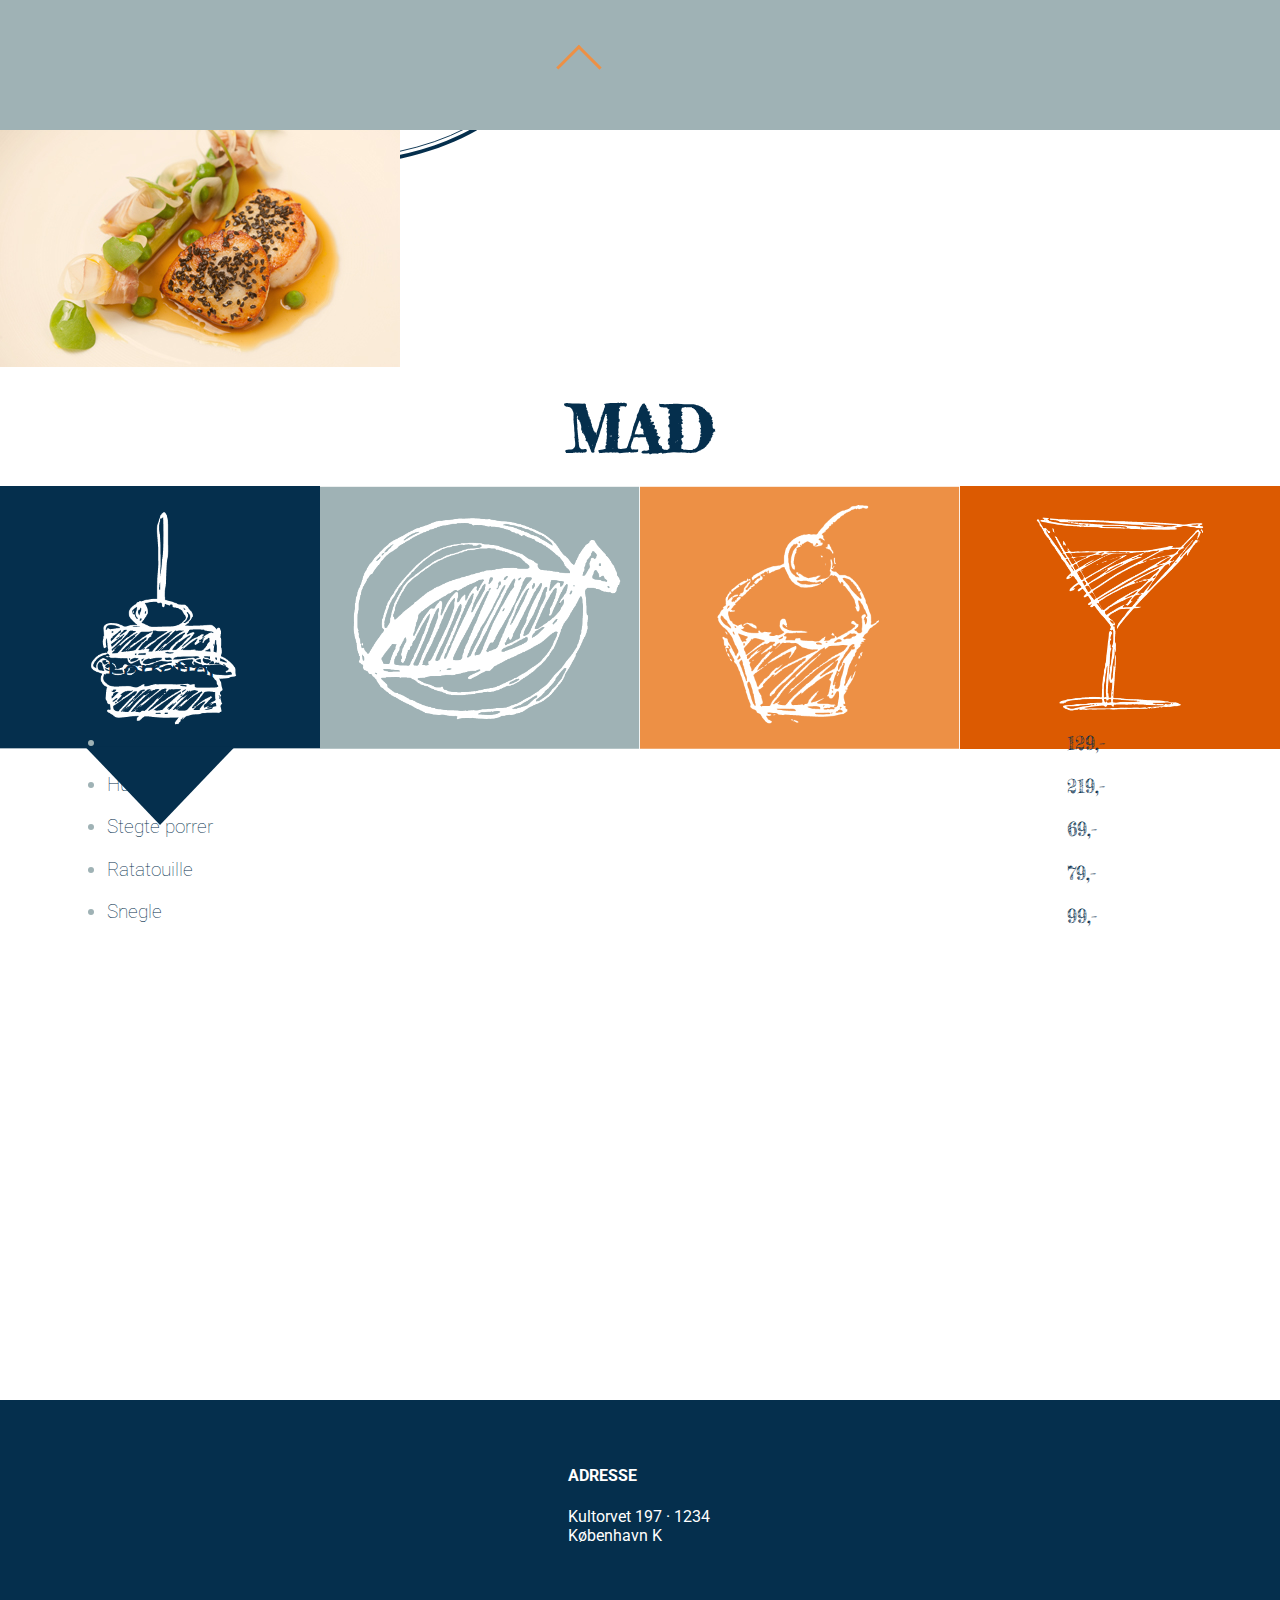
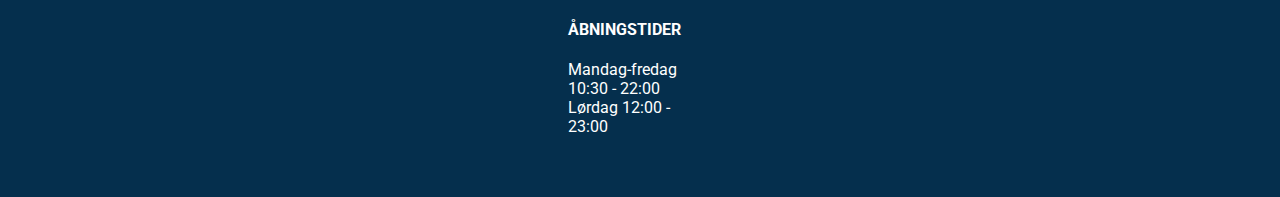
==== mad.html @ 90d60374 "Få rettelser på index, CSS i separat fil, oprettelse af mad.html - færdig version for mobile portrai" ====
<!DOCTYPE html>
<html lang="">

<head>
    <meta charset="utf-8">
    <meta name="viewport" content="width=device-width, initial-scale=1.0">
    <title>á la FRISK - Mad</title>

    <link href="https://fonts.googleapis.com/css?family=Fredericka+the+Great" rel="stylesheet">

    <link href="https://fonts.googleapis.com/css?family=Roboto:100,100i,300,300i,400,400i,500,500i,700,700i,900,900i" rel="stylesheet">

    <link rel="stylesheet" href="">
    <style>
        :root {
            --navy: #052f4d;
            --dustyblue: #9fb2b5;
            --lysorange: #ed9045;
            --orange: #dc5a01;
            --hvid: #ffffff;

            --roboto: 'Roboto', sans-serif;
            --frede: 'Fredericka the Great', cursive;
        }

        body {
            margin: 0;
            padding: 0;
            font-family: var(--roboto);
        }

        /*        mobil baggrund*/

        .dest_mad {
            display: grid;
            width: 100vw;
            height: 100vh;
            /*            position: absolute;*/
            grid-template-columns: repeat(12, 1fr);
            grid-template-rows: 50px 50px auto auto 16% auto;
            grid-gap: 0px;


        }

        .mad_logo {
            grid-column-start: 2;
            grid-column-end: 6;
            grid-row-start: 1;
            grid-row-end: 3;
            align-self: center;

        }

        .mad_logo img {
            margin-top: 10px;
        }


        /*
        .orange_box {
            width: 100vw;
            height: 5vw;
            background-color: rgba(237, 144, 69, 0.5);
            grid-column-start: 1;
            grid-column-end: 12;
            grid-row-start: 6;
            align-self: end;
        }
*/



        .transparent_box {
            width: 100vw;
            height: 500px;
        }


        .baggrund_lag_mad {
            background-color: rgba(159, 178, 181, 0.75);
            width: 100vw;
            height: 100%;
            grid-column-start: 1;
            grid-column-end: 13;
            grid-row-start: 1;
            grid-row-end: 3;
        }

        .baggrund_mad {
            background-image: ;
            background-size: 100%;
            grid-column-start: 1;
            grid-column-end: 13;
            grid-row-start: 1;
            grid-row-end: 3;
        }

        .mad_billede {
            /*            background-color: rgba(248, 14, 14, 0.32);*/
            grid-column-start: 1;
            grid-column-end: 13;
            grid-row-start: 3;
            grid-row-end: 4;

        }

        .mad_billede img {
            max-width: 100vw;
        }

        .h1_mad {
            grid-column-start: 4;
            grid-column-end: 10;
            grid-row-start: 4;
            grid-row-end: 5;
            justify-self: center;
            align-self: center;
            padding: 2vh 0;

        }

        .h1_mad h1 {
            color: var(--navy);
            font-size: 4em;
        }

        .ikoner {
            grid-column-start: 1;
            grid-column-end: 13;
            grid-row-start: 5;
            grid-row-end: 6;
            /*            background-color: rgba(255, 255, 0, 0.15);*/
            display: grid;
            grid-column-gap: 0px;
            grid-row-gap: 0px;
            grid-template-columns: repeat(4, 1fr);

        }

        .forretter {
            /*
            background-image: url(billeder/knapper/knap_forretter_pil.svg);
            background-size: 100%;
            width: 100%;
            height: 106%;
*/
            grid-column-start: 1;
            grid-column-end: 2;
        }

        .hovedretter {
            /*
            background-image: url(billeder/knapper/knap_hovedretter.svg);
            background-size: 100%;
            width: 100%;
            height: 106%;
*/
            grid-column-start: 2;
            grid-column-end: 3;
        }

        .desserter {
            /*
            background-image: url(billeder/knapper/knap_desserter.svg);
            background-size: 100%;
            width: 100%;
            height: 106%;
*/
            grid-column-start: 3;
            grid-column-end: 4;
        }

        .drikkevarer {
            /*
            background-image: url(billeder/knapper/knap_drikkevarer.svg);
            background-size: 100%;
            width: 100%;
            height: 106%;
*/
            grid-column-start: 4;
            grid-column-end: 5;
        }

        .data-dest_kategori {
            grid-column-start: 2;
            grid-column-end: 12;
            grid-row-start: 6;
            grid-row-end: 7;
            color: var(--navy);
            align-self: end;
        }

        .data-dest_navn {
            grid-column-start: 2;
            grid-column-end: 8;
            grid-row-start: 7;
            grid-row-end: 8;
            color: var(--navy);
        }

        .data-dest_navn li {
            list-style-type: disc;
            color: var(--dustyblue);
        }

        .navy {
            color: var(--navy);
        }

        .data-dest_kategori h2 {
            font-weight: 400;
            font-size: 1.8em;
        }

        .data-dest_pris {
            grid-column-start: 11;
            grid-column-end: 12;
            grid-row-start: 7;
            grid-row-end: 8;
            color: var(--navy);
        }

        .data-dest_navn p {
            font-weight: 100;
            font-size: 1.2em;
        }

        .data-dest_pris p {
            font-family: var(--frede);
            font-size: 1.2em;
        }

        /*        mobil baggrund slut */

        /*        mobil menu*/

        .menuknap {
            width: 100%;
            height: 50%;
            grid-column-start: 11;
            grid-column-end: 12;
            align-self: center;
            grid-row-start: 1;
            grid-row-end: 3;
        }

        .menubutton {
            width: 2em;
            height: 2em;

            display: flex;
            justify-content: space-around;
            flex-direction: column;
        }

        .bar {
            width: 2em;
            height: 0.2em;
            background-color: var(--lysorange);
        }

        .drop_down {
            background-color: var(--dustyblue);
            display: grid;
            width: 100vw;
            height: 70vh;
            grid-template-columns: 1fr 2fr 6fr 2fr 1fr;

            grid-template-rows: 1fr 1fr 2fr 6fr 1fr 1fr 1fr;
            grid-gap: 10px;

            position: absolute;
            transform: translateY(1);
            transform-origin: top;
            transition: transform .5s;
            right: 0;

        }

        .menu_tekst {
            grid-column-start: 3;
            grid-column-end: 4;
            grid-row-start: 2;
            grid-row-start: 3;
            justify-self: center;
            align-self: end;
            margin-bottom: 3vw;

        }

        .wave {
            grid-column-start: 3;
            grid-column-end: 4;
            grid-row-start: 2;
            grid-row-start: 3;
            align-self: end;
        }

        h1 {
            font-family: var(--frede);
            color: var(--hvid);
            font-size: 2.6em;
            margin: 0;

        }

        li {
            font-family: var(--roboto);
        }

        .liste {
            grid-column-start: 2;
            grid-column-end: 5;
            grid-row-start: 3;
            grid-row-start: 4;
            align-self: start;
            line-height: 2;
            color: var(--navy);
            font-family: var(--roboto);
            font-size: 1.5em;
        }

        .fed {
            font-weight: 900;
        }

        .lukknap {
            width: 30%;
            height: 100%;
            grid-column-start: 3;
            grid-column-end: 4;
            grid-row-start: 6;
            grid-row-end: 7;
            justify-self: center;
            position: absolute;
        }

        .closebutton {
            width: 4em;
            height: 4em;
            display: flex;
            justify-content: space-around;
        }

        .streg1 {
            transform: rotate(-45deg) translate(-12px, 20px);

        }

        .streg2 {
            transform: rotate(225deg) translate(-12px, -20px);
        }

        .display_none {
            /*            display: none;*/
            transform: translateY(-500px);
        }

        /*        mobil menu slut */

        /*        om section */
        .filler {
            width: 100vw;
            height: 3vh;
        }



        .om_section {
            max-width: 400px;
            margin: 10vw;
        }

        .om_section p {
            line-height: 1.5;
            color: var(--navy);
            font-family: var(--roboto);
            font-weight: 300;
        }

        .stortekst {
            font-size: 1.5em;
        }

        .centreret {
            text-align: center;
            color: var(--lysorange);
        }

        /*        om section slut*/

        /*        footer */
        footer {
            width: 100vw;
            background-color: var(--navy);
            padding: 5vh 0;
        }

        .footer_container {
            display: grid;
            grid-template-columns: 1fr;
            grid-template-rows: 1fr 1fr;
        }

        footer .footer_item {

            padding: 0 10vw;
        }

        .footer_indhold {
            max-width: 400px;
            margin: 0 auto;
            color: var(--hvid);
        }

        footer p {
            color: var(--hvid);
        }

        /*        footer slut*/

        .container {
            display: grid;
            grid-template-columns: 1fr;
            grid-template-rows: auto;
        }
    </style>
</head>

<body>

    <div class="dest_mad">
        <!--       <div clas="baggrund_mad"><img src="" alt="baggrund tekstur"></div>-->
        <div class="baggrund_lag_mad"></div>
        <div class="menuknap">
            <div class="menubutton">
                <div class="bar bar1"></div>
                <div class="bar bar2"></div>
                <div class="bar bar3"></div>
            </div>
        </div>

        <div class="mad_logo"> <img src="billeder/logoer/logo_hvid.svg" alt="logo"> </div>

        <div class="mad_billede">

        </div>
        <div class="h1_mad">
            <h1>MAD</h1>
        </div>
        <div class="ikoner">
            <div class="forretter menu-item"> </div>
            <div class="hovedretter menu-item"></div>
            <div class="desserter menu-item">
            </div>
            <div class="drikkevarer menu-item">

            </div>
        </div>

        <div class="drop_down display_none">
            <div class="menu_tekst">
                <h1>MENU</h1>
            </div>
            <div class="wave"><img src="billeder/wave_menu_mobil.svg" alt="bølget linje"></div>
            <div class="liste">
                <ul>
                    <li class="om">Om <span class="fed">á la FRISK</span></li>
                    <li class="mad">Mad</li>
                    <li class="book">Book et bord</li>
                    <li class="kontakt">Kontakt</li>
                </ul>
            </div>
            <div class="lukknap">
                <div class="closebutton">
                    <div class="bar streg1"></div>
                    <div class="bar streg2"></div>
                </div>
            </div>
        </div>
        <!--        Her skal menuen sættes ind fra JSON-->

        <div class="data-dest_kategori"></div>
        <template class="data-template_kategori">
            <article>
                <!--                kategori -->
                <h2></h2>
            </article>
        </template>
        <div class="data-dest_navn"></div>
        <template class="data-template_navn">
            <article>

                <!--                navn-->
                <p class="data-navn"></p>

            </article>
        </template>

        <div class="data-dest_pris"></div>
        <template class="data-template_pris">
            <article>

                <!--                navn-->
                <p class="data-pris"></p>

            </article>
        </template>




    </div>
    <div class="transparent_box"></div>


    <footer>
        <div class="footer_indhold">
            <div class="footer_container">
                <div class="footer_item">
                    <h4>ADRESSE</h4>
                    <p>Kultorvet 197 · 1234 København K</p>
                </div>
                <div class="footer_item">
                    <h4>ÅBNINGSTIDER</h4>
                    <p>Mandag-fredag 10:30 - 22:00<br>Lørdag 12:00 - 23:00</p>
                </div>
            </div>
        </div>
    </footer>



    <script>
        document.addEventListener("DOMContentLoaded", hentJson);

        let dest_kategori = document.querySelector(".data-dest_kategori");
        let dest_navn = document.querySelector(".data-dest_navn");
        let dest_pris = document.querySelector(".data-dest_pris");
        let menu;


        //        let kategoriFilter = "forretter"; //filtervariabel



        async function hentJson() {

            let dataJson = await fetch("json.json");
            menu = await dataJson.json();

            console.log(menu);
            console.log("der sker noget");
            visForretter();
        }

        //        document.querySelectorAll(".menu-item").forEach(knap => {
        //            knap.addEventListener("click", filtrering)
        //        })
        //
        //
        //        function filtrering() {
        //            dest_kategori.textContent = "";
        //            kategoriFilter = this.getAttribute("data-kategori");
        //            visMenu();
        //        }

        function visMenu() {}


        function visForretter() {

            console.log("vis forretter");
            // variabler

            let kategoriFilter = "forretter"; //filtervariabel

            let temp_kategori = document.querySelector(".data-template_kategori");


            let temp_navn = document.querySelector(".data-template_navn");

            let temp_pris = document.querySelector(".data-template_pris");


            let klon = temp_kategori.cloneNode(true).content;

            // fjern det der står i forvejen

            dest_navn.textContent = "";
            dest_kategori.textContent = "";
            dest_pris.textContent = "";


            //indsæt kategori
            klon.querySelector("h2").textContent = "Forretter";

            //placer klon i html
            dest_kategori.appendChild(klon);

            // indsæt retter

            menu.forEach(ret => {
                if (ret.kategori == kategoriFilter) {
                    let klon = temp_navn.cloneNode(true).content;
                    //indsæt data i html

                    klon.querySelector(".data-navn").innerHTML = "<li><span class='navy'>" + ret.navn + "</span></li>";

                    klon.querySelector(".data-navn").addEventListener("click", () => {
                        window.location.href = "single.html?id=" + ret.id;
                    })


                    //placer klon i html
                    dest_navn.appendChild(klon);


                }
            })
            console.log("forretter indsat");

            // indsæt priser

            menu.forEach(ret => {
                if (ret.kategori == kategoriFilter) {
                    let klon = temp_pris.cloneNode(true).content;
                    //indsæt data i html

                    klon.querySelector(".data-pris").textContent = ret.pris + ",-";


                    //placer klon i html
                    dest_pris.appendChild(klon);
                }
            })

            document.querySelector(".mad_billede").innerHTML = "<img src='billeder/small/kammuslinger-sm.jpg' alt='billede af kammuslinger'>";

            document.querySelector(".forretter").innerHTML = "<img src='billeder/knapper/knap_forretter_pil.svg' alt='knap, der indikerer visning af forretter'>";
            document.querySelector(".hovedretter").innerHTML = "<img src='billeder/knapper/knap_hovedretter.svg' alt='knap til visning af hovedretter'>";

            document.querySelector(".desserter").innerHTML = "<img src='billeder/knapper/knap_desserter.svg' alt='knap til visning af desserter'>";

            document.querySelector(".drikkevarer").innerHTML = "<img src='billeder/knapper/knap_drikkevarer.svg' alt='knap til visning af drikkevarer'>";

            document.querySelector(".hovedretter").addEventListener("click", visHovedretter);
            document.querySelector(".desserter").addEventListener("click", visDesserter);

            document.querySelector(".drikkevarer").addEventListener("click", visDrikkevarer);

        }

        function visHovedretter() {
            console.log("vis hovedretter");
            // fjern det der står i forvejen

            dest_navn.textContent = "";
            dest_kategori.textContent = "";
            dest_pris.textContent = "";

            // variabler

            let kategoriFilter = "hovedretter"; //filtervariabel

            let temp_kategori = document.querySelector(".data-template_kategori");


            let temp_navn = document.querySelector(".data-template_navn");

            let temp_pris = document.querySelector(".data-template_pris");


            let klon = temp_kategori.cloneNode(true).content;

            //indsæt kategori
            klon.querySelector("h2").textContent = "Hovedretter";

            //placer klon i html
            dest_kategori.appendChild(klon);

            // indsæt retter

            menu.forEach(ret => {
                if (ret.kategori == kategoriFilter) {
                    let klon = temp_navn.cloneNode(true).content;
                    //indsæt data i html

                    klon.querySelector(".data-navn").innerHTML = "<li><span class='navy'>" + ret.navn + "</span></li>";

                    klon.querySelector(".data-navn").addEventListener("click", () => {
                        window.location.href = "single.html?id=" + ret.id;
                    })


                    //placer klon i html
                    dest_navn.appendChild(klon);


                }
            })
            console.log("retter indsat");

            // indsæt priser

            menu.forEach(ret => {
                if (ret.kategori == kategoriFilter) {
                    let klon = temp_pris.cloneNode(true).content;
                    //indsæt data i html

                    klon.querySelector(".data-pris").textContent = ret.pris + ",-";


                    //placer klon i html
                    dest_pris.appendChild(klon);
                }
            })

            document.querySelector(".mad_billede").innerHTML = "<img src='billeder/small/muslinger-sm.jpg' alt='billede af muslinger'>";


            document.querySelector(".forretter").innerHTML = "<img src='billeder/knapper/knap_forretter.svg' alt='knap, der indikerer visning af forretter'>";
            document.querySelector(".hovedretter").innerHTML = "<img src='billeder/knapper/knap_hovedretter_pil.svg' alt='knap til visning af hovedretter'>";

            document.querySelector(".desserter").innerHTML = "<img src='billeder/knapper/knap_desserter.svg' alt='knap til visning af desserter'>";

            document.querySelector(".drikkevarer").innerHTML = "<img src='billeder/knapper/knap_drikkevarer.svg' alt='knap til visning af drikkevarer'>";

            document.querySelector(".forretter").addEventListener("click", visForretter);
            document.querySelector(".desserter").addEventListener("click", visDesserter);

            document.querySelector(".drikkevarer").addEventListener("click", visDrikkevarer);

        }

        function visDesserter() {
            console.log("vis desserter");

            // fjern det der står i forvejen

            dest_navn.textContent = "";
            dest_kategori.textContent = "";
            dest_pris.textContent = "";

            // variabler

            let kategoriFilter = "desserter"; //filtervariabel

            let temp_kategori = document.querySelector(".data-template_kategori");


            let temp_navn = document.querySelector(".data-template_navn");

            let temp_pris = document.querySelector(".data-template_pris");


            let klon = temp_kategori.cloneNode(true).content;

            //indsæt kategori
            klon.querySelector("h2").textContent = "Desserter";

            //placer klon i html
            dest_kategori.appendChild(klon);

            // indsæt retter

            menu.forEach(ret => {
                if (ret.kategori == kategoriFilter) {
                    let klon = temp_navn.cloneNode(true).content;
                    //indsæt data i html

                    klon.querySelector(".data-navn").innerHTML = "<li><span class='navy'>" + ret.navn + "</span></li>";

                    klon.querySelector(".data-navn").addEventListener("click", () => {
                        window.location.href = "single.html?id=" + ret.id;
                    })


                    //placer klon i html
                    dest_navn.appendChild(klon);


                }
            })
            console.log("retter indsat");

            // indsæt priser

            menu.forEach(ret => {
                if (ret.kategori == kategoriFilter) {
                    let klon = temp_pris.cloneNode(true).content;
                    //indsæt data i html

                    klon.querySelector(".data-pris").textContent = ret.pris + ",-";


                    //placer klon i html
                    dest_pris.appendChild(klon);
                }
            })

            document.querySelector(".mad_billede").innerHTML = "<img src='billeder/small/cremepatissiere-sm.jpg' alt='billede af dessert med creme patissiere'>";


            document.querySelector(".forretter").innerHTML = "<img src='billeder/knapper/knap_forretter.svg' alt='knap til visning af forretter'>";
            document.querySelector(".hovedretter").innerHTML = "<img src='billeder/knapper/knap_hovedretter.svg' alt='knap til visning af hovedretter'>";

            document.querySelector(".desserter").innerHTML = "<img src='billeder/knapper/knap_desserter_pil.svg' alt='knap til visning af desserter'>";

            document.querySelector(".drikkevarer").innerHTML = "<img src='billeder/knapper/knap_drikkevarer.svg' alt='knap til visning af drikkevarer'>";

            document.querySelector(".forretter").addEventListener("click", visForretter);
            document.querySelector(".hovedretter").addEventListener("click", visHovedretter);

            document.querySelector(".drikkevarer").addEventListener("click", visDrikkevarer);
        }

        function visDrikkevarer() {
            console.log("vis drikkevarer");

            // fjern det der står i forvejen

            dest_navn.textContent = "";
            dest_kategori.textContent = "";
            dest_pris.textContent = "";

            // variabler

            let kategoriFilter = "drikkevarer"; //filtervariabel

            let temp_kategori = document.querySelector(".data-template_kategori");


            let temp_navn = document.querySelector(".data-template_navn");

            let temp_pris = document.querySelector(".data-template_pris");


            let klon = temp_kategori.cloneNode(true).content;

            //indsæt kategori
            klon.querySelector("h2").textContent = "Drikkevarer";

            //placer klon i html
            dest_kategori.appendChild(klon);

            // indsæt retter

            menu.forEach(ret => {
                if (ret.kategori == kategoriFilter) {
                    let klon = temp_navn.cloneNode(true).content;
                    //indsæt data i html

                    klon.querySelector(".data-navn").innerHTML = "<li><span class='navy'>" + ret.navn + "</span></li>";

                    klon.querySelector(".data-navn").addEventListener("click", () => {
                        window.location.href = "single.html?id=" + ret.id;
                    })


                    //placer klon i html
                    dest_navn.appendChild(klon);


                }
            })
            console.log("retter indsat");

            // indsæt priser

            menu.forEach(ret => {
                if (ret.kategori == kategoriFilter) {
                    let klon = temp_pris.cloneNode(true).content;
                    //indsæt data i html

                    klon.querySelector(".data-pris").textContent = ret.pris + ",-";


                    //placer klon i html
                    dest_pris.appendChild(klon);
                }
            })

            document.querySelector(".mad_billede").innerHTML = "<img src='billeder/small/mimosa-sm.jpg' alt='billede af mimosa cocktail'>";


            document.querySelector(".forretter").innerHTML = "<img src='billeder/knapper/knap_forretter.svg' alt='knap til visning af forretter'>";
            document.querySelector(".hovedretter").innerHTML = "<img src='billeder/knapper/knap_hovedretter.svg' alt='knap til visning af hovedretter'>";

            document.querySelector(".desserter").innerHTML = "<img src='billeder/knapper/knap_desserter.svg' alt='knap til visning af desserter'>";

            document.querySelector(".drikkevarer").innerHTML = "<img src='billeder/knapper/knap_drikkevarer_pil.svg' alt='knap til visning af drikkevarer'>";
            document.querySelector(".forretter").addEventListener("click", visForretter);
            document.querySelector(".desserter").addEventListener("click", visDesserter);

            document.querySelector(".hovedretter").addEventListener("click", visHovedretter);

        }
    </script>

</body>

</html>
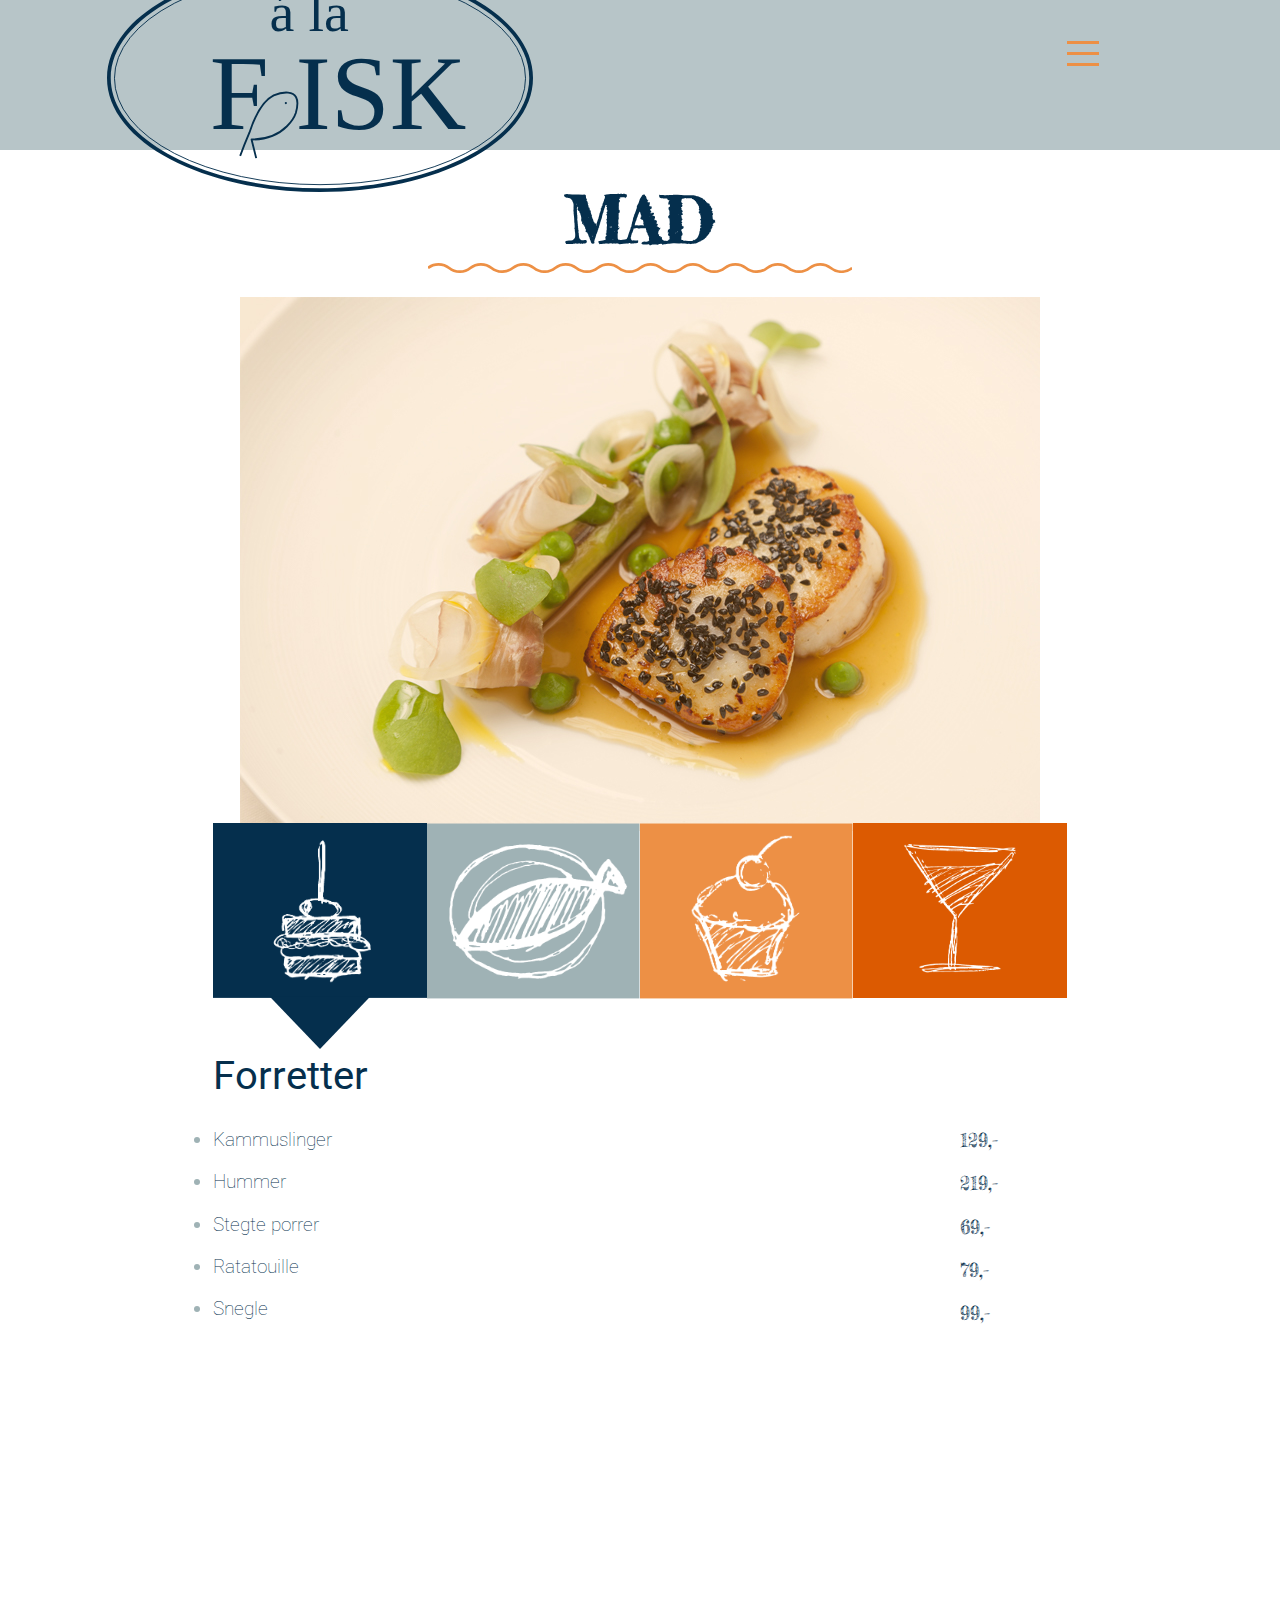
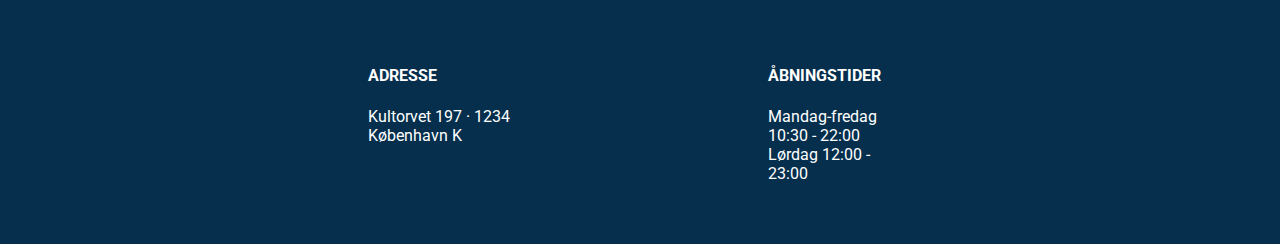
==== commit 026d6ef6: "javascript og css er igen separat i html filerne. Tilføjet media queries for ipad visning, samt moda" ====
--- a/mad.html
+++ b/mad.html
@@ -131,6 +131,10 @@
             grid-row-start: 5;
             grid-row-end: 6;
             /*            background-color: rgba(255, 255, 0, 0.15);*/
+
+        }
+
+        .ikoner_container {
             display: grid;
             grid-column-gap: 0px;
             grid-row-gap: 0px;
@@ -187,7 +191,7 @@
             grid-column-end: 12;
             grid-row-start: 6;
             grid-row-end: 7;
-            color: var(--navy);
+
             align-self: end;
         }
 
@@ -208,6 +212,18 @@
             color: var(--navy);
         }
 
+        .dustyblue {
+            color: var(--dustyblue);
+        }
+
+        .lysorange {
+            color: var(--lysorange);
+        }
+
+        .orange {
+            color: var(--orange);
+        }
+
         .data-dest_kategori h2 {
             font-weight: 400;
             font-size: 1.8em;
@@ -229,6 +245,15 @@
         .data-dest_pris p {
             font-family: var(--frede);
             font-size: 1.2em;
+        }
+
+        .wave_mad {
+            grid-column-start: 5;
+            grid-column-end: 9;
+            grid-row-start: 3;
+            grid-row-end: 4;
+            align-self: end;
+            display: none;
         }
 
         /*        mobil baggrund slut */
@@ -425,10 +450,209 @@
             grid-template-columns: 1fr;
             grid-template-rows: auto;
         }
+
+        .skjul_knap {
+            display: none;
+        }
+
+        #modal-content {
+            height: 0;
+        }
+
+
+        /* ipad */
+
+        @media only screen and (min-width: 401px) {
+
+            /* ipad */
+
+
+            .display_none {
+                /*            display: none;*/
+                transform: translateY(-800px);
+            }
+
+            .drop_down {
+                width: 55vw;
+                height: 50vh;
+
+            }
+
+            .dest_mad {
+                grid-template-rows: 30px 120px auto auto 23% auto;
+
+            }
+
+
+            .mad_logo img {
+                max-height: 65%;
+            }
+
+
+            .mad_billede img {
+                max-width: 100%;
+            }
+
+            .ikoner {
+
+                grid-row-start: 5;
+                grid-row-end: 6;
+                grid-column-start: 3;
+                grid-column-end: 11;
+                align-self: center;
+
+            }
+
+            .mad_billede {
+                justify-self: center;
+
+                grid-row-start: 4;
+                grid-row-end: 5;
+                margin-top: 20px;
+                grid-column-start: 3;
+                grid-column-end: 11;
+
+            }
+
+            .h1_mad {
+                grid-row-start: 3;
+                grid-row-end: 4;
+                padding-top: 30px;
+
+            }
+
+            .wave_mad {
+                display: block;
+            }
+
+            .data-dest_kategori {
+                grid-column-start: 3;
+
+            }
+
+            .data-dest_navn {
+                grid-column-start: 3;
+            }
+
+            .data-dest_kategori h2 {
+                font-size: 2.5em;
+                margin-bottom: 10px;
+                margin-top: 10px;
+            }
+
+            .data-dest_pris {
+                grid-column-start: 10;
+                grid-column-end: 11;
+                grid-row-start: 7;
+                grid-row-end: 8;
+                color: var(--navy);
+            }
+
+            /* modal */
+            #modal {
+                width: 100vw;
+                height: 100vh;
+                position: fixed;
+                text-align: center;
+                background-color: rgba(0, 0, 0, .7);
+                opacity: 0;
+                pointer-events: none;
+                transition: 1s;
+                overflow: scroll;
+            }
+
+
+            #modal-content {
+                width: 80%;
+                height: auto;
+                background-color: rgba(250, 250, 250, 1);
+                margin: auto;
+                margin-top: 5vw;
+                padding: 1em;
+
+            }
+
+            #modal-content button {
+                margin: 10px 0;
+                background-color: var(--lysorange);
+                padding: 10px 20px;
+                font-family: var(--roboto);
+                font-weight: 200;
+                font-size: 1em;
+                color: white;
+            }
+
+            #modal.vis {
+                opacity: 1;
+                pointer-events: all;
+                transition: 0.4s;
+
+            }
+
+            .modal-billede {
+                max-width: 100%;
+
+            }
+
+            .modal-navn {
+                max-width: 80%;
+                font-family: var(--roboto);
+                text-align: left;
+                color: var(--navy);
+            }
+
+            .modal-beskrivelse {
+                text-align: left;
+                color: var(--navy);
+                font-weight: 100;
+                font-family: var(--roboto);
+            }
+
+            .modal-pris {
+                text-align: right;
+                font-family: var(--frede);
+                color: var(--navy);
+                font-size: 1.5em;
+            }
+
+
+        }
+
+        @media only screen and (min-width: 500px) {
+            .footer_container {
+                grid-template-columns: 1fr 1fr;
+                grid-template-rows: 1fr;
+            }
+
+            .footer_indhold {
+                max-width: 800px;
+            }
+
+            .transparent_box {
+                width: 100vw;
+                height: 700px;
+            }
+        }
     </style>
 </head>
 
 <body>
+    <section id="modal">
+        <div id="modal-content">
+
+            <br>
+            <img class="modal-billede" src="" alt="">
+            <h2 class="modal-navn"></h2>
+            <p class="modal-beskrivelse"></p>
+            <p class="modal-pris"></p>
+            <button class=" modal_knap skjul_knap">Luk</button>
+        </div>
+        <!--
+<section id="klikker">
+</section>
+-->
+
+    </section>
 
     <div class="dest_mad">
         <!--       <div clas="baggrund_mad"><img src="" alt="baggrund tekstur"></div>-->
@@ -449,13 +673,15 @@
         <div class="h1_mad">
             <h1>MAD</h1>
         </div>
+        <div class="wave_mad"><img src="billeder/wave_menu_mobil.svg" alt="bølget linje"></div>
         <div class="ikoner">
-            <div class="forretter menu-item"> </div>
-            <div class="hovedretter menu-item"></div>
-            <div class="desserter menu-item">
-            </div>
-            <div class="drikkevarer menu-item">
-
+            <div class="ikoner_container">
+                <div class="forretter menu-item"> </div>
+                <div class="hovedretter menu-item"></div>
+                <div class="desserter menu-item">
+                </div>
+                <div class="drikkevarer menu-item">
+                </div>
             </div>
         </div>
 
@@ -596,6 +822,14 @@
             //indsæt kategori
             klon.querySelector("h2").textContent = "Forretter";
 
+            // giv kategorien en farve
+            document.querySelector(".data-dest_kategori").classList.remove("lysorange");
+            document.querySelector(".data-dest_kategori").classList.remove("dustyblue");
+            document.querySelector(".data-dest_kategori").classList.remove("orange");
+            document.querySelector(".data-dest_kategori").classList.remove("navy");
+
+            document.querySelector(".data-dest_kategori").classList.add("navy");
+
             //placer klon i html
             dest_kategori.appendChild(klon);
 
@@ -609,7 +843,12 @@
                     klon.querySelector(".data-navn").innerHTML = "<li><span class='navy'>" + ret.navn + "</span></li>";
 
                     klon.querySelector(".data-navn").addEventListener("click", () => {
-                        window.location.href = "single.html?id=" + ret.id;
+
+                        if (window.innerWidth >= 401) {
+                            visModal(ret);
+                        } else {
+                            window.location.href = "single.html?id=" + ret.id;
+                        }
                     })
 
 
@@ -636,7 +875,13 @@
                 }
             })
 
-            document.querySelector(".mad_billede").innerHTML = "<img src='billeder/small/kammuslinger-sm.jpg' alt='billede af kammuslinger'>";
+            if (window.innerWidth >= 401) {
+                document.querySelector(".mad_billede").innerHTML = "<img src='billeder/medium/kammuslinger-md.jpg' alt='billede af kammuslinger'>";
+            } else {
+
+
+                document.querySelector(".mad_billede").innerHTML = "<img src='billeder/small/kammuslinger-sm.jpg' alt='billede af kammuslinger'>";
+            }
 
             document.querySelector(".forretter").innerHTML = "<img src='billeder/knapper/knap_forretter_pil.svg' alt='knap, der indikerer visning af forretter'>";
             document.querySelector(".hovedretter").innerHTML = "<img src='billeder/knapper/knap_hovedretter.svg' alt='knap til visning af hovedretter'>";
@@ -676,6 +921,14 @@
 
             //indsæt kategori
             klon.querySelector("h2").textContent = "Hovedretter";
+
+            // giv kategorien en farve
+            document.querySelector(".data-dest_kategori").classList.remove("lysorange");
+            document.querySelector(".data-dest_kategori").classList.remove("dustyblue");
+            document.querySelector(".data-dest_kategori").classList.remove("orange");
+            document.querySelector(".data-dest_kategori").classList.remove("navy");
+
+            document.querySelector(".data-dest_kategori").classList.add("dustyblue");
 
             //placer klon i html
             dest_kategori.appendChild(klon);
@@ -690,7 +943,11 @@
                     klon.querySelector(".data-navn").innerHTML = "<li><span class='navy'>" + ret.navn + "</span></li>";
 
                     klon.querySelector(".data-navn").addEventListener("click", () => {
-                        window.location.href = "single.html?id=" + ret.id;
+                        if (window.innerWidth >= 401) {
+                            visModal(ret);
+                        } else {
+                            window.location.href = "single.html?id=" + ret.id;
+                        }
                     })
 
 
@@ -717,7 +974,13 @@
                 }
             })
 
-            document.querySelector(".mad_billede").innerHTML = "<img src='billeder/small/muslinger-sm.jpg' alt='billede af muslinger'>";
+
+            if (window.innerWidth >= 401) {
+                document.querySelector(".mad_billede").innerHTML = "<img src='billeder/medium/muslinger-md.jpg' alt='billede af muslinger'>";
+            } else {
+
+                document.querySelector(".mad_billede").innerHTML = "<img src='billeder/small/muslinger-sm.jpg' alt='billede af muslinger'>";
+            }
 
 
             document.querySelector(".forretter").innerHTML = "<img src='billeder/knapper/knap_forretter.svg' alt='knap, der indikerer visning af forretter'>";
@@ -759,6 +1022,14 @@
 
             //indsæt kategori
             klon.querySelector("h2").textContent = "Desserter";
+
+            // giv kategorien en farve
+            document.querySelector(".data-dest_kategori").classList.remove("lysorange");
+            document.querySelector(".data-dest_kategori").classList.remove("dustyblue");
+            document.querySelector(".data-dest_kategori").classList.remove("orange");
+            document.querySelector(".data-dest_kategori").classList.remove("navy");
+
+            document.querySelector(".data-dest_kategori").classList.add("lysorange");
 
             //placer klon i html
             dest_kategori.appendChild(klon);
@@ -773,7 +1044,11 @@
                     klon.querySelector(".data-navn").innerHTML = "<li><span class='navy'>" + ret.navn + "</span></li>";
 
                     klon.querySelector(".data-navn").addEventListener("click", () => {
-                        window.location.href = "single.html?id=" + ret.id;
+                        if (window.innerWidth >= 401) {
+                            visModal(ret);
+                        } else {
+                            window.location.href = "single.html?id=" + ret.id;
+                        }
                     })
 
 
@@ -800,7 +1075,13 @@
                 }
             })
 
-            document.querySelector(".mad_billede").innerHTML = "<img src='billeder/small/cremepatissiere-sm.jpg' alt='billede af dessert med creme patissiere'>";
+            if (window.innerWidth >= 401) {
+                document.querySelector(".mad_billede").innerHTML = "<img src='billeder/medium/cremepatissiere-md.jpg' alt='billede af dessert med creme patissiere'>";
+            } else {
+
+
+                document.querySelector(".mad_billede").innerHTML = "<img src='billeder/small/cremepatissiere-sm.jpg' alt='billede af dessert med creme patissiere'>";
+            }
 
 
             document.querySelector(".forretter").innerHTML = "<img src='billeder/knapper/knap_forretter.svg' alt='knap til visning af forretter'>";
@@ -841,6 +1122,17 @@
 
             //indsæt kategori
             klon.querySelector("h2").textContent = "Drikkevarer";
+
+            // fjern farver og giv kategorien en farve
+
+
+            document.querySelector(".data-dest_kategori").classList.remove("lysorange");
+            document.querySelector(".data-dest_kategori").classList.remove("dustyblue");
+            document.querySelector(".data-dest_kategori").classList.remove("orange");
+            document.querySelector(".data-dest_kategori").classList.remove("navy");
+
+            document.querySelector(".data-dest_kategori").classList.add("orange");
+
 
             //placer klon i html
             dest_kategori.appendChild(klon);
@@ -855,7 +1147,11 @@
                     klon.querySelector(".data-navn").innerHTML = "<li><span class='navy'>" + ret.navn + "</span></li>";
 
                     klon.querySelector(".data-navn").addEventListener("click", () => {
-                        window.location.href = "single.html?id=" + ret.id;
+                        if (window.innerWidth >= 401) {
+                            visModal(ret);
+                        } else {
+                            window.location.href = "single.html?id=" + ret.id;
+                        }
                     })
 
 
@@ -882,7 +1178,13 @@
                 }
             })
 
-            document.querySelector(".mad_billede").innerHTML = "<img src='billeder/small/mimosa-sm.jpg' alt='billede af mimosa cocktail'>";
+            if (window.innerWidth >= 401) {
+                document.querySelector(".mad_billede").innerHTML = "<img src='billeder/medium/mimosa-md.jpg' alt='billede af mimosa cocktail'>";
+
+            } else {
+
+                document.querySelector(".mad_billede").innerHTML = "<img src='billeder/small/mimosa-sm.jpg' alt='billede af mimosa cocktail'>";
+            }
 
 
             document.querySelector(".forretter").innerHTML = "<img src='billeder/knapper/knap_forretter.svg' alt='knap til visning af forretter'>";
@@ -897,6 +1199,77 @@
             document.querySelector(".hovedretter").addEventListener("click", visHovedretter);
 
         }
+
+        function visModal(retten) {
+
+            document.querySelector(".modal_knap").classList.remove("skjul_knap");
+
+            modal.classList.add("vis");
+            //modal.classList.add("kanKlikke");
+            console.log("klassetilføjet");
+
+
+            modal.querySelector(".modal-billede").src = "billeder/medium/" + retten.billede + "-md.jpg";
+            modal.querySelector(".modal-billede").alt = "foto af " + retten.navn;
+            modal.querySelector(".modal-navn").textContent = retten.navn;
+            modal.querySelector(".modal-beskrivelse").textContent = retten.beskrivelse;
+            modal.querySelector(".modal-pris").textContent = retten.pris + ",-";
+
+            modal.querySelector("button").addEventListener("click", skjulModal);
+
+            //            document.querySelector("#modal").addEventListener("click", skjulModal);
+
+        }
+
+        // javascript til menuen //
+
+        document.querySelector(".menuknap").addEventListener("click", menuVisning);
+
+        function menuVisning() {
+            console.log("der er klikket på menuen");
+            document.querySelector(".drop_down").classList.remove("display_none");
+
+
+            document.querySelector(".om").addEventListener("click", om);
+            document.querySelector(".mad").addEventListener("click", mad);
+            document.querySelector(".lukknap").addEventListener("click", lukMenu);
+        }
+
+        function lukMenu() {
+            console.log("luk menu");
+
+            document.querySelector(".drop_down").classList.add("display_none");
+        }
+
+        function om() {
+            console.log("der er klikket på om");
+
+            //
+            //    if (document.querySelector(".om_section").scrollIntoView == null) {
+            //        console.log("null");
+            //        window.location.href = "index.html";
+
+ window.location.href = "index.html";
+//document.querySelector(".om_section").scrollIntoView({
+//behavior: 'smooth'
+//});
+
+            document.querySelector(".drop_down").classList.add("display_none");
+        }
+
+        function mad() {
+            console.log("der er klikket på mad");
+
+            window.location.href = "mad.html";
+
+            document.querySelector(".drop_down").classList.add("display_none");
+        }
+
+
+        function skjulModal() {
+            console.log("skjulModal");
+            modal.classList.remove("vis");
+        }
     </script>
 
 </body>
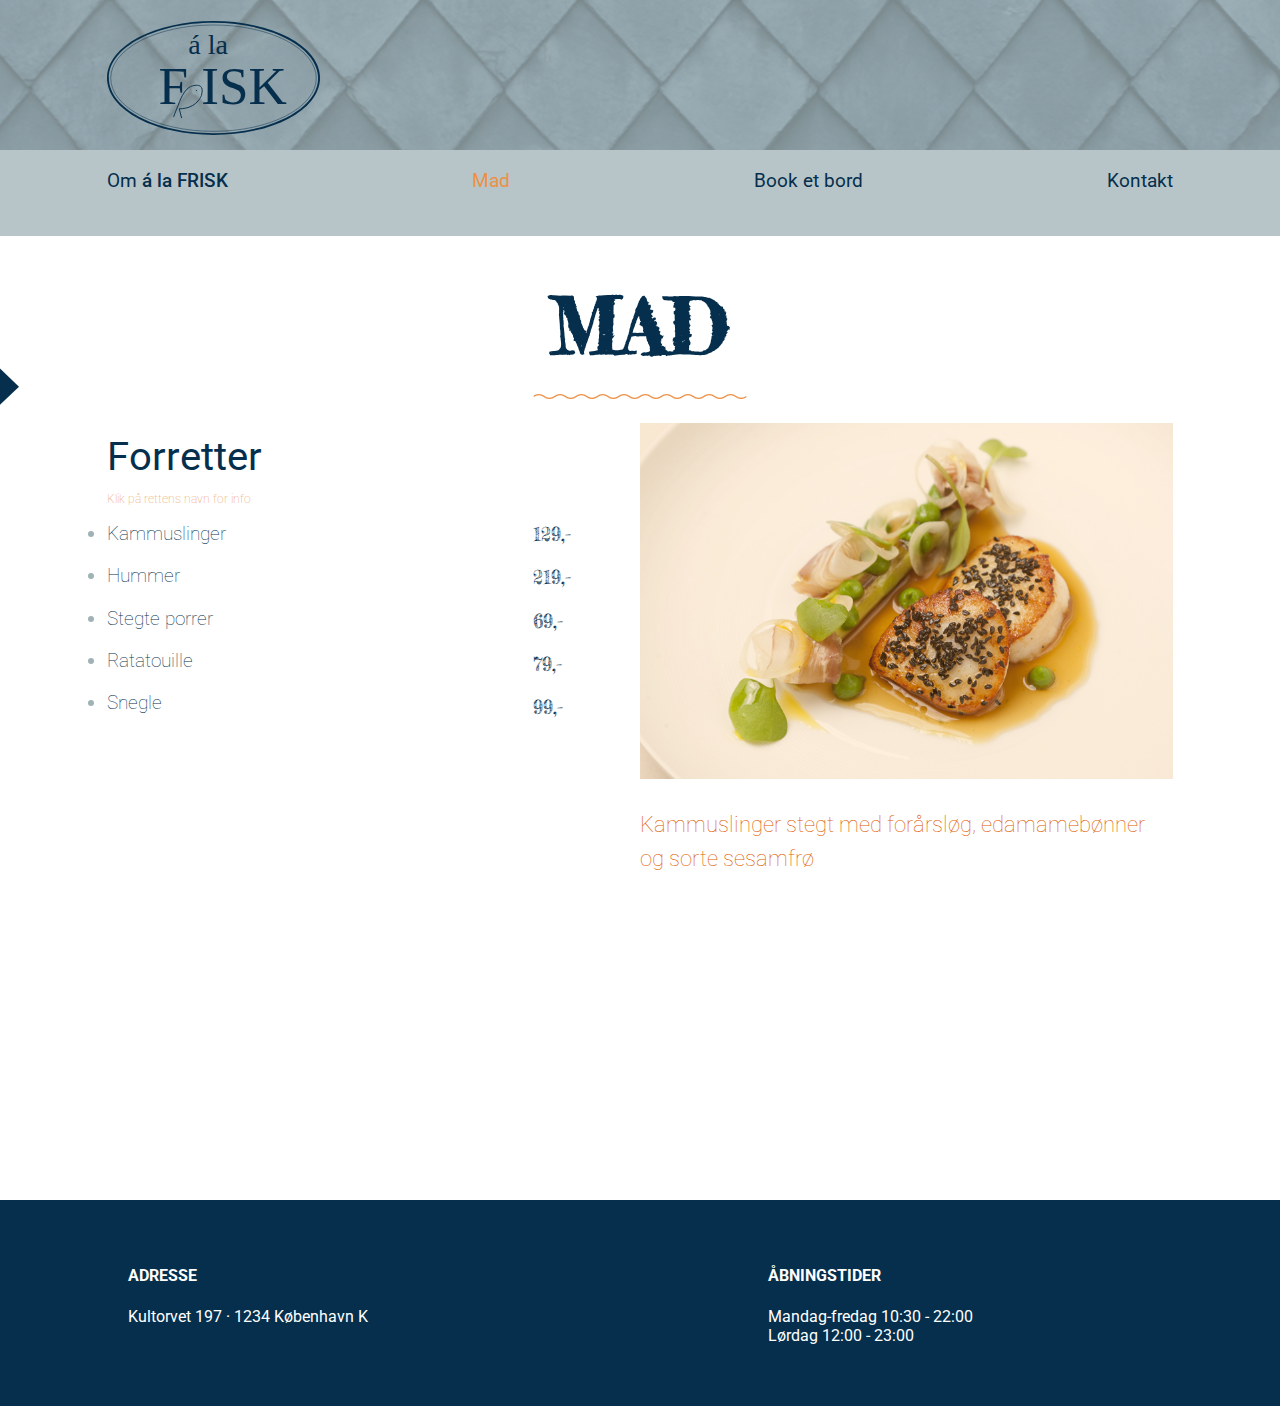
==== commit 2f4847fb: "Alt, forside og mad side - responsivt, men rettelser efter test. Dog er der få ting, der stadig dril" ====
--- a/mad.html
+++ b/mad.html
@@ -27,6 +27,7 @@
             margin: 0;
             padding: 0;
             font-family: var(--roboto);
+            color: var(--navy);
         }
 
         /*        mobil baggrund*/
@@ -88,8 +89,9 @@
         }
 
         .baggrund_mad {
-            background-image: ;
+            background-image: url(billeder/baggrunde/tekstur_mobile.jpg);
             background-size: 100%;
+            height: 100%;
             grid-column-start: 1;
             grid-column-end: 13;
             grid-row-start: 1;
@@ -186,24 +188,41 @@
             grid-column-end: 5;
         }
 
+        /*
         .data-dest_kategori {
             grid-column-start: 2;
             grid-column-end: 12;
             grid-row-start: 6;
             grid-row-end: 7;
-
             align-self: end;
         }
-
-        .data-dest_navn {
+*/
+
+        .kategori_placering {
+            grid-column-start: 2;
+            grid-column-end: 12;
+            grid-row-start: 6;
+            grid-row-end: 7;
+            align-self: end;
+        }
+
+        /*
+.data-dest_navn {
+grid-column-start: 2;
+grid-column-end: 8;
+grid-row-start: 7;
+grid-row-end: 8;
+}
+*/
+
+        .navn_placering {
             grid-column-start: 2;
             grid-column-end: 8;
             grid-row-start: 7;
             grid-row-end: 8;
-            color: var(--navy);
-        }
-
-        .data-dest_navn li {
+        }
+
+        #navn li {
             list-style-type: disc;
             color: var(--dustyblue);
         }
@@ -224,9 +243,15 @@
             color: var(--orange);
         }
 
-        .data-dest_kategori h2 {
+        #kategori h2 {
             font-weight: 400;
             font-size: 1.8em;
+        }
+
+        #kategori p {
+            color: var(--lysorange);
+            font-size: 0.4em;
+            font-weight: 100;
         }
 
         .data-dest_pris {
@@ -237,7 +262,7 @@
             color: var(--navy);
         }
 
-        .data-dest_navn p {
+        #navn p {
             font-weight: 100;
             font-size: 1.2em;
         }
@@ -289,10 +314,10 @@
             background-color: var(--dustyblue);
             display: grid;
             width: 100vw;
-            height: 70vh;
+            height: 500px;
             grid-template-columns: 1fr 2fr 6fr 2fr 1fr;
 
-            grid-template-rows: 1fr 1fr 2fr 6fr 1fr 1fr 1fr;
+            grid-template-rows: 10% 10% 10% 30% 15%;
             grid-gap: 10px;
 
             position: absolute;
@@ -306,8 +331,8 @@
         .menu_tekst {
             grid-column-start: 3;
             grid-column-end: 4;
+            grid-row-start: 1;
             grid-row-start: 2;
-            grid-row-start: 3;
             justify-self: center;
             align-self: end;
             margin-bottom: 3vw;
@@ -317,8 +342,8 @@
         .wave {
             grid-column-start: 3;
             grid-column-end: 4;
+            grid-row-start: 1;
             grid-row-start: 2;
-            grid-row-start: 3;
             align-self: end;
         }
 
@@ -337,8 +362,8 @@
         .liste {
             grid-column-start: 2;
             grid-column-end: 5;
+            grid-row-start: 2;
             grid-row-start: 3;
-            grid-row-start: 4;
             align-self: start;
             line-height: 2;
             color: var(--navy);
@@ -347,7 +372,7 @@
         }
 
         .fed {
-            font-weight: 900;
+            font-weight: 500;
         }
 
         .lukknap {
@@ -358,7 +383,6 @@
             grid-row-start: 6;
             grid-row-end: 7;
             justify-self: center;
-            position: absolute;
         }
 
         .closebutton {
@@ -451,7 +475,7 @@
             grid-template-rows: auto;
         }
 
-        .skjul_knap {
+        .skjul {
             display: none;
         }
 
@@ -473,8 +497,8 @@
             }
 
             .drop_down {
-                width: 55vw;
-                height: 50vh;
+                width: 350px;
+                height: 450px;
 
             }
 
@@ -525,16 +549,28 @@
                 display: block;
             }
 
+            /*
             .data-dest_kategori {
                 grid-column-start: 3;
 
             }
-
+*/
+
+            .kategori_placering {
+                grid-column-start: 3;
+            }
+
+            /*
             .data-dest_navn {
                 grid-column-start: 3;
             }
 
-            .data-dest_kategori h2 {
+*/
+            .navn_placering {
+                grid-column-start: 3;
+            }
+
+            #kategori h2 {
                 font-size: 2.5em;
                 margin-bottom: 10px;
                 margin-top: 10px;
@@ -615,6 +651,10 @@
                 font-size: 1.5em;
             }
 
+            .baggrund_mad {
+                background-image: url(billeder/baggrunde/tekstur_ipad.jpg);
+            }
+
 
         }
 
@@ -629,14 +669,231 @@
             }
 
             .transparent_box {
+                height: 700px;
+            }
+        }
+
+        @media only screen and (min-width: 820px) {
+            .dest_mad {
+                grid-template-rows: 30px 120px auto auto 30% auto;
+            }
+
+            .transparent_box {
+                height: 800px;
+            }
+
+        }
+
+        @media only screen and (min-width: 1000px) {
+            .drop_down {
+                display: none;
+            }
+
+            .menuknap {
+                display: none;
+            }
+
+            .menu_desktop_boks {
+                background-color: rgba(159, 178, 181, 0.75);
                 width: 100vw;
-                height: 700px;
-            }
-        }
+                height: 100%;
+                grid-column-start: 1;
+                grid-column-end: 13;
+                grid-row-start: 3;
+                grid-row-end: 4;
+            }
+
+            .menu_desktop_knapper {
+                grid-column-start: 2;
+                grid-column-end: 12;
+                grid-row-start: 3;
+                grid-row-end: 4;
+                height: 100%;
+            }
+
+            .menu_desktop_flex {
+                display: flex;
+                justify-content: space-between;
+                align-items: center;
+            }
+
+            .menu_desktop_flex p {
+                font-size: 1.2em;
+            }
+
+            .dest_mad {
+                grid-template-rows: 30px 120px auto auto 100px 240px auto;
+            }
+
+            .h1_mad {
+                grid-row-start: 4;
+                grid-row-end: 5;
+                font-size: 1.2em;
+
+            }
+
+            .wave_mad {
+                grid-row-start: 4;
+                grid-row-end: 5;
+                grid-column-start: 6;
+                grid-column-end: 8;
+            }
+
+            .mad_billede {
+                grid-row-start: 5;
+                grid-row-end: 7;
+                margin-top: 20px;
+                grid-column-start: 7;
+                grid-column-end: 12;
+                margin-bottom: 0;
+
+            }
+
+            /*
+            .data-dest_kategori {
+                grid-column-start: 2;
+                grid-column-end: 7;
+                grid-row-start: 5;
+                grid-row-end: 6;
+                align-self: start;
+                margin-top: 20px;
+            }
+*/
+
+            .kategori_placering {
+                grid-column-start: 2;
+                grid-column-end: 7;
+                grid-row-start: 5;
+                grid-row-end: 6;
+                align-self: start;
+                margin-top: 20px;
+            }
+
+            /*
+.data-dest_navn {
+                grid-column-start: 2;
+                grid-column-end: 5;
+                grid-row-start: 6;
+            }
+*/
+
+            .navn_placering {
+                grid-column-start: 2;
+                grid-column-end: 5;
+                grid-row-start: 6;
+            }
+
+            .data-dest_kategori_placering {
+                grid-column-start: 3;
+                grid-column-end: 7;
+                grid-row-start: 5;
+                grid-row-end: 6;
+                align-self: start;
+                margin-top: 20px;
+            }
+
+            .data-dest_navn_placering {
+                grid-column-start: 3;
+                grid-column-end: 6;
+                grid-row-start: 6;
+            }
+
+
+            .data-dest_pris {
+                grid-column-start: 6;
+                grid-column-end: 7;
+                grid-row-start: 6;
+            }
+
+            .hover_filtrering {
+                display: grid;
+                grid-template-rows: repeat(4, 1fr);
+                grid-template-columns: 1fr;
+                width: 10vw;
+                height: auto;
+                /*                background-color: rgba(255, 0, 0, 0.29);*/
+                position: absolute;
+                top: 345px;
+            }
+
+            .hover_skjul {
+                left: -8.5%;
+                /*                transform: translateX();*/
+            }
+
+            .hover_vis {
+                left: 0;
+                /*
+                transition: transform .5s;
+                transform: translateX();
+                transform-origin: left;
+*/
+            }
+
+            .desktop_forretter {
+                grid-row-start: 1;
+                grid-row-end: 1;
+            }
+
+            .mad_logo {
+                grid-column-start: 2;
+                grid-column-end: 4;
+            }
+
+            .data-dest_beskrivelse {
+                grid-row-start: 7;
+                grid-row-end: 8;
+                grid-column-start: 7;
+                grid-column-end: 12;
+                color: var(--orange);
+                font-weight: 100;
+                font-size: 1.4em;
+                line-height: 1.5;
+                margin: 0;
+                padding: 0;
+                align-self: start;
+            }
+
+            .data-beskrivelse p {
+                margin: 0;
+                padding: 0;
+
+            }
+
+            .transparent_box {
+                height: 300px;
+            }
+
+            .footer_indhold {
+                max-width: 1600px;
+            }
+
+            #kategori p {
+                color: var(--lysorange);
+                font-size: 0.3em;
+                font-weight: 100;
+            }
+
+            @media only screen and (min-width: 1130px) {
+                .dest_mad {
+                    grid-template-rows: 30px 120px auto auto 100px auto auto;
+                }
+
+                .underline {
+                    text-decoration: underline;
+                }
+            }
+
     </style>
 </head>
 
 <body>
+    <div class="hover_filtrering skjul hover_skjul">
+        <div class="desktop_forretter desktop_menu-item"></div>
+        <div class="desktop_hovedretter desktop_menu-item"></div>
+        <div class="desktop_desserter desktop_menu-item"></div>
+        <div class="desktop_drikkevarer desktop_menu-item"></div>
+    </div>
     <section id="modal">
         <div id="modal-content">
 
@@ -645,7 +902,7 @@
             <h2 class="modal-navn"></h2>
             <p class="modal-beskrivelse"></p>
             <p class="modal-pris"></p>
-            <button class=" modal_knap skjul_knap">Luk</button>
+            <button class=" modal_knap skjul">Luk</button>
         </div>
         <!--
 <section id="klikker">
@@ -655,7 +912,8 @@
     </section>
 
     <div class="dest_mad">
-        <!--       <div clas="baggrund_mad"><img src="" alt="baggrund tekstur"></div>-->
+
+        <div class="baggrund_mad"></div>
         <div class="baggrund_lag_mad"></div>
         <div class="menuknap">
             <div class="menubutton">
@@ -664,6 +922,17 @@
                 <div class="bar bar3"></div>
             </div>
         </div>
+
+        <div class="menu_desktop_boks skjul"></div>
+        <div class="menu_desktop_knapper skjul">
+            <div class="menu_desktop_flex">
+                <p id="om">Om <span class="fed">á la FRISK</span></p>
+                <p id="mad">Mad</p>
+                <p id="book">Book et bord</p>
+                <p id="kontakt">Kontakt</p>
+            </div>
+        </div>
+
 
         <div class="mad_logo"> <img src="billeder/logoer/logo_hvid.svg" alt="logo"> </div>
 
@@ -692,7 +961,7 @@
             <div class="wave"><img src="billeder/wave_menu_mobil.svg" alt="bølget linje"></div>
             <div class="liste">
                 <ul>
-                    <li class="om">Om <span class="fed">á la FRISK</span></li>
+                    <li class="om">Om <span class="fed">á la FRISK</span> (forside)</li>
                     <li class="mad">Mad</li>
                     <li class="book">Book et bord</li>
                     <li class="kontakt">Kontakt</li>
@@ -707,14 +976,14 @@
         </div>
         <!--        Her skal menuen sættes ind fra JSON-->
 
-        <div class="data-dest_kategori"></div>
+        <div id="kategori" class="data-dest_kategori kategori_placering"></div>
         <template class="data-template_kategori">
             <article>
                 <!--                kategori -->
                 <h2></h2>
             </article>
         </template>
-        <div class="data-dest_navn"></div>
+        <div id="navn" class="data-dest_navn navn_placering"></div>
         <template class="data-template_navn">
             <article>
 
@@ -733,8 +1002,23 @@
 
             </article>
         </template>
-
-
+        <div class="data-dest_beskrivelse"></div>
+        <template class="data-template_beskrivelse">
+            <article>
+
+                <!--                navn-->
+                <p class="data-beskrivelse"></p>
+
+            </article>
+        </template>
+        <template class="data-template_billede">
+            <article>
+
+                <!--                navn-->
+                <p class="data-billede"></p>
+
+            </article>
+        </template>
 
 
     </div>
@@ -764,7 +1048,12 @@
         let dest_kategori = document.querySelector(".data-dest_kategori");
         let dest_navn = document.querySelector(".data-dest_navn");
         let dest_pris = document.querySelector(".data-dest_pris");
+        let dest_beskrivelse = document.querySelector(".data-dest_beskrivelse");
+        let dest_billede = document.querySelector(".mad_billede");
         let menu;
+        //        let idFilter = this.getAttribute("data-id");
+
+
 
 
         //        let kategoriFilter = "forretter"; //filtervariabel
@@ -772,6 +1061,8 @@
 
 
         async function hentJson() {
+
+
 
             let dataJson = await fetch("json.json");
             menu = await dataJson.json();
@@ -798,6 +1089,16 @@
         function visForretter() {
 
             console.log("vis forretter");
+
+            if (window.innerWidth >= 1000) {
+                document.querySelector(".menu_desktop_boks").classList.remove("skjul");
+                document.querySelector(".menu_desktop_knapper").classList.remove("skjul");
+                document.querySelector(".ikoner").classList.add("skjul");
+
+                document.querySelector(".hover_filtrering").classList.remove("skjul");
+            }
+
+
             // variabler
 
             let kategoriFilter = "forretter"; //filtervariabel
@@ -808,6 +1109,10 @@
             let temp_navn = document.querySelector(".data-template_navn");
 
             let temp_pris = document.querySelector(".data-template_pris");
+
+            let temp_beskrivelse = document.querySelector(".data-template_beskrivelse");
+
+            let temp_billede = document.querySelector(".data-template_billede");
 
 
             let klon = temp_kategori.cloneNode(true).content;
@@ -818,9 +1123,13 @@
             dest_kategori.textContent = "";
             dest_pris.textContent = "";
 
+            if (window.innerWidth >= 1000) {
+                dest_beskrivelse.textContent = menu[0].beskrivelse;
+            }
+
 
             //indsæt kategori
-            klon.querySelector("h2").textContent = "Forretter";
+            klon.querySelector("h2").innerHTML = "Forretter <p>Klik på rettens navn for info</p>";
 
             // giv kategorien en farve
             document.querySelector(".data-dest_kategori").classList.remove("lysorange");
@@ -844,22 +1153,47 @@
 
                     klon.querySelector(".data-navn").addEventListener("click", () => {
 
-                        if (window.innerWidth >= 401) {
+                        if (window.innerWidth >= 1000) {
+                            let klon = temp_beskrivelse.cloneNode(true).content;
+                            //indsæt data i html
+                            dest_beskrivelse.textContent = "";
+                            klon.querySelector(".data-beskrivelse").innerHTML = "<p> " + ret.beskrivelse + ".</p>";
+
+                            //placer klon i html
+                            dest_beskrivelse.appendChild(klon);
+
+                            //                            skiftBillede();
+
+                        }
+
+                        if (window.innerWidth >= 1000) {
+                            let klon = temp_billede.cloneNode(true).content;
+                            //indsæt data i html
+                            document.querySelector(".mad_billede").innerHTML = "";
+                            klon.querySelector(".data-billede").innerHTML =
+                                "<img src='billeder/medium/" + ret.billede + "-md.jpg'>";
+
+                            //placer klon i html
+                            dest_billede.appendChild(klon);
+
+                        } else if (window.innerWidth >= 401) {
                             visModal(ret);
                         } else {
                             window.location.href = "single.html?id=" + ret.id;
                         }
                     })
 
-
                     //placer klon i html
                     dest_navn.appendChild(klon);
+
+                    //                    document.querySelector(".data-navn").addEventListener("click"), () => {
+                    // document.querySelector(".data-navn").classList.add("underline");
+                    // }
 
 
                 }
             })
             console.log("forretter indsat");
-
             // indsæt priser
 
             menu.forEach(ret => {
@@ -874,6 +1208,30 @@
                     dest_pris.appendChild(klon);
                 }
             })
+            console.log("priser indsat");
+
+            // indsæt beskrivelser
+
+            //            menu.forEach(ret => {
+            //                if (ret.kategori == kategoriFilter) {
+            //                    let klon = temp_beskrivelse.cloneNode(true).content;
+            //                    //indsæt data i html
+            //
+            //                    klon.querySelector(".data-beskrivelse").textContent = ret.beskrivelse;
+            //
+            //
+            //                    //placer klon i html
+            //                    dest_beskrivelse.appendChild(klon);
+            //                }
+            //            })
+            //            console.log("beskrivelser indsat");
+
+            document.querySelectorAll(".data-navn").forEach(ret => {
+                ret.addEventListener("click", underline);
+            });
+
+
+
 
             if (window.innerWidth >= 401) {
                 document.querySelector(".mad_billede").innerHTML = "<img src='billeder/medium/kammuslinger-md.jpg' alt='billede af kammuslinger'>";
@@ -883,6 +1241,8 @@
                 document.querySelector(".mad_billede").innerHTML = "<img src='billeder/small/kammuslinger-sm.jpg' alt='billede af kammuslinger'>";
             }
 
+            console.log("medium billede");
+
             document.querySelector(".forretter").innerHTML = "<img src='billeder/knapper/knap_forretter_pil.svg' alt='knap, der indikerer visning af forretter'>";
             document.querySelector(".hovedretter").innerHTML = "<img src='billeder/knapper/knap_hovedretter.svg' alt='knap til visning af hovedretter'>";
 
@@ -890,10 +1250,100 @@
 
             document.querySelector(".drikkevarer").innerHTML = "<img src='billeder/knapper/knap_drikkevarer.svg' alt='knap til visning af drikkevarer'>";
 
+            //desktop
+
+            document.querySelector(".desktop_forretter").innerHTML = "<img src='billeder/knapper/desktop_knap_forretter_pil.svg' alt='knap, der indikerer visning af forretter'>";
+
+            document.querySelector(".desktop_hovedretter").innerHTML = "<img src='billeder/knapper/desktop_knap_hovedretter.svg' alt='knap til visning af hovedretter'>";
+
+            document.querySelector(".desktop_desserter").innerHTML = "<img src='billeder/knapper/desktop_knap_desserter.svg' alt='knap til visning af desserter'>";
+
+            document.querySelector(".desktop_drikkevarer").innerHTML = "<img src='billeder/knapper/desktop_knap_drikkevarer.svg' alt='knap til visning af drikkevarer'>";
+
+
+            document.querySelector("#mad").classList.add("lysorange");
+
+
+            document.querySelector(".hover_filtrering").addEventListener("mouseover", visHoverFiltrering);
+
             document.querySelector(".hovedretter").addEventListener("click", visHovedretter);
             document.querySelector(".desserter").addEventListener("click", visDesserter);
 
             document.querySelector(".drikkevarer").addEventListener("click", visDrikkevarer);
+            document.querySelector(".hover_filtrering").addEventListener("mouseout", skjulHoverFiltrering);
+
+            document.querySelector(".mad_logo").addEventListener("click", () => {
+                window.location.href = "index.html";
+            })
+
+        }
+
+        //  function underline() {
+        // if (window.innerWidth >= 1000) {
+        // document.querySelector(".data-navn").classList.remove("underline");
+        // document.querySelector(".data-navn").classList.add("underline");
+        // console.log("underline");
+        // }
+        // }
+
+
+        function underline() {
+            console.log("underline");
+            document.querySelector(".data-navn").classList.add("underline");
+        }
+
+
+
+        function visHoverFiltrering() {
+            console.log("hover filtrering");
+            document.querySelector(".hover_filtrering").classList.remove("hover_vis");
+            document.querySelector(".hover_filtrering").classList.remove("hover_skjul");
+            document.querySelector(".hover_filtrering").classList.add("hover_vis");
+
+
+            document.querySelector("#kategori").classList.remove("data-dest_kategori_placering");
+            document.querySelector("#kategori").classList.remove("kategori_placering");
+
+            document.querySelector("#kategori").classList.add("data-dest_kategori_placering");
+
+
+
+            document.querySelector("#navn").classList.remove("data-dest_navn_placering");
+            document.querySelector("#navn").classList.remove("navn_placering");
+
+            document.querySelector("#navn").classList.add("data-dest_navn_placering");
+
+
+
+
+            document.querySelector(".desktop_hovedretter").addEventListener("click", visHovedretter);
+            document.querySelector(".desktop_desserter").addEventListener("click", visDesserter);
+
+            document.querySelector(".desktop_drikkevarer").addEventListener("click", visDrikkevarer);
+
+            document.querySelector(".desktop_forretter").addEventListener("click", visForretter);
+
+            document.querySelector(".hover_filtrering").addEventListener("mouseout", skjulHoverFiltrering);
+
+        }
+
+        function skjulHoverFiltrering() {
+            console.log("skjul hover filtrering");
+            document.querySelector(".hover_filtrering").classList.remove("hover_skjul");
+            document.querySelector(".hover_filtrering").classList.remove("hover_vis");
+            document.querySelector(".hover_filtrering").classList.add("hover_skjul");
+
+
+
+            document.querySelector("#kategori").classList.remove("kategori_placering");
+            document.querySelector("#kategori").classList.add("kategori_placering");
+
+            document.querySelector("#kategori").classList.remove("data-dest_kategori_placering");
+
+            document.querySelector("#navn").classList.remove("navn_placering");
+            document.querySelector("#navn").classList.add("navn_placering");
+
+            document.querySelector("#navn").classList.remove("data-dest_navn_placering");
 
         }
 
@@ -904,6 +1354,7 @@
             dest_navn.textContent = "";
             dest_kategori.textContent = "";
             dest_pris.textContent = "";
+            dest_beskrivelse.textContent = menu[5].beskrivelse;
 
             // variabler
 
@@ -916,11 +1367,15 @@
 
             let temp_pris = document.querySelector(".data-template_pris");
 
+            let temp_beskrivelse = document.querySelector(".data-template_beskrivelse");
+
+            let temp_billede = document.querySelector(".data-template_billede");
+
 
             let klon = temp_kategori.cloneNode(true).content;
 
             //indsæt kategori
-            klon.querySelector("h2").textContent = "Hovedretter";
+            klon.querySelector("h2").innerHTML = "Hovedretter <p>Klik på rettens navn for info</p>";
 
             // giv kategorien en farve
             document.querySelector(".data-dest_kategori").classList.remove("lysorange");
@@ -943,7 +1398,30 @@
                     klon.querySelector(".data-navn").innerHTML = "<li><span class='navy'>" + ret.navn + "</span></li>";
 
                     klon.querySelector(".data-navn").addEventListener("click", () => {
-                        if (window.innerWidth >= 401) {
+
+                        if (window.innerWidth >= 1000) {
+                            let klon = temp_beskrivelse.cloneNode(true).content;
+                            //indsæt data i html
+                            dest_beskrivelse.textContent = "";
+                            klon.querySelector(".data-beskrivelse").innerHTML = "<p> " + ret.beskrivelse + ".</p>";
+
+                            //placer klon i html
+                            dest_beskrivelse.appendChild(klon);
+
+                            //                            skiftBillede();
+
+                        }
+                        if (window.innerWidth >= 1000) {
+                            let klon = temp_billede.cloneNode(true).content;
+                            //indsæt data i html
+                            document.querySelector(".mad_billede").innerHTML = "";
+                            klon.querySelector(".data-billede").innerHTML =
+                                "<img src='billeder/medium/" + ret.billede + "-md.jpg'>";
+
+                            //placer klon i html
+                            dest_billede.appendChild(klon);
+
+                        } else if (window.innerWidth >= 401) {
                             visModal(ret);
                         } else {
                             window.location.href = "single.html?id=" + ret.id;
@@ -976,10 +1454,10 @@
 
 
             if (window.innerWidth >= 401) {
-                document.querySelector(".mad_billede").innerHTML = "<img src='billeder/medium/muslinger-md.jpg' alt='billede af muslinger'>";
+                document.querySelector(".mad_billede").innerHTML = "<img src='billeder/medium/blæksprutte-md.jpg' alt='billede af blæksprutte ret'>";
             } else {
 
-                document.querySelector(".mad_billede").innerHTML = "<img src='billeder/small/muslinger-sm.jpg' alt='billede af muslinger'>";
+                document.querySelector(".mad_billede").innerHTML = "<img src='billeder/small/blæksprutte-sm.jpg' alt='billede af blæksprutte ret'>";
             }
 
 
@@ -990,10 +1468,27 @@
 
             document.querySelector(".drikkevarer").innerHTML = "<img src='billeder/knapper/knap_drikkevarer.svg' alt='knap til visning af drikkevarer'>";
 
+            //desktop
+
+            document.querySelector(".desktop_forretter").innerHTML = "<img src='billeder/knapper/desktop_knap_forretter.svg' alt='knap, der indikerer visning af forretter'>";
+
+            document.querySelector(".desktop_hovedretter").innerHTML = "<img src='billeder/knapper/desktop_knap_hovedretter_pil.svg' alt='knap til visning af hovedretter'>";
+
+            document.querySelector(".desktop_desserter").innerHTML = "<img src='billeder/knapper/desktop_knap_desserter.svg' alt='knap til visning af desserter'>";
+
+            document.querySelector(".desktop_drikkevarer").innerHTML = "<img src='billeder/knapper/desktop_knap_drikkevarer.svg' alt='knap til visning af drikkevarer'>";
+
+
+
+
+
             document.querySelector(".forretter").addEventListener("click", visForretter);
             document.querySelector(".desserter").addEventListener("click", visDesserter);
 
             document.querySelector(".drikkevarer").addEventListener("click", visDrikkevarer);
+
+            document.querySelector(".hover_filtrering").addEventListener("mouseover", visHoverFiltrering);
+            document.querySelector(".hover_filtrering").addEventListener("mouseout", skjulHoverFiltrering);
 
         }
 
@@ -1005,6 +1500,7 @@
             dest_navn.textContent = "";
             dest_kategori.textContent = "";
             dest_pris.textContent = "";
+            dest_beskrivelse.textContent = menu[14].beskrivelse;
 
             // variabler
 
@@ -1016,12 +1512,15 @@
             let temp_navn = document.querySelector(".data-template_navn");
 
             let temp_pris = document.querySelector(".data-template_pris");
+            let temp_beskrivelse = document.querySelector(".data-template_beskrivelse");
+
+            let temp_billede = document.querySelector(".data-template_billede");
 
 
             let klon = temp_kategori.cloneNode(true).content;
 
             //indsæt kategori
-            klon.querySelector("h2").textContent = "Desserter";
+            klon.querySelector("h2").innerHTML = "Desserter <p>Klik på rettens navn for info</p>";
 
             // giv kategorien en farve
             document.querySelector(".data-dest_kategori").classList.remove("lysorange");
@@ -1044,14 +1543,36 @@
                     klon.querySelector(".data-navn").innerHTML = "<li><span class='navy'>" + ret.navn + "</span></li>";
 
                     klon.querySelector(".data-navn").addEventListener("click", () => {
-                        if (window.innerWidth >= 401) {
+
+                        if (window.innerWidth >= 1000) {
+                            let klon = temp_beskrivelse.cloneNode(true).content;
+                            //indsæt data i html
+                            dest_beskrivelse.textContent = "";
+                            klon.querySelector(".data-beskrivelse").innerHTML = "<p> " + ret.beskrivelse + ".</p>";
+
+                            //placer klon i html
+                            dest_beskrivelse.appendChild(klon);
+
+                            //                            beskrivelse indsat
+
+                        }
+                        if (window.innerWidth >= 1000) {
+                            let klon = temp_billede.cloneNode(true).content;
+                            //indsæt data i html
+                            document.querySelector(".mad_billede").innerHTML = "";
+                            klon.querySelector(".data-billede").innerHTML =
+                                "<img src='billeder/medium/" + ret.billede + "-md.jpg'>";
+
+                            //placer klon i html
+                            dest_billede.appendChild(klon);
+
+                        } else if (window.innerWidth >= 401) {
                             visModal(ret);
                         } else {
                             window.location.href = "single.html?id=" + ret.id;
                         }
                     })
 
-
                     //placer klon i html
                     dest_navn.appendChild(klon);
 
@@ -1091,10 +1612,25 @@
 
             document.querySelector(".drikkevarer").innerHTML = "<img src='billeder/knapper/knap_drikkevarer.svg' alt='knap til visning af drikkevarer'>";
 
+            //desktop
+
+            document.querySelector(".desktop_forretter").innerHTML = "<img src='billeder/knapper/desktop_knap_forretter.svg' alt='knap, der indikerer visning af forretter'>";
+
+            document.querySelector(".desktop_hovedretter").innerHTML = "<img src='billeder/knapper/desktop_knap_hovedretter.svg' alt='knap til visning af hovedretter'>";
+
+            document.querySelector(".desktop_desserter").innerHTML = "<img src='billeder/knapper/desktop_knap_desserter_pil.svg' alt='knap til visning af desserter'>";
+
+            document.querySelector(".desktop_drikkevarer").innerHTML = "<img src='billeder/knapper/desktop_knap_drikkevarer.svg' alt='knap til visning af drikkevarer'>";
+
+
+
             document.querySelector(".forretter").addEventListener("click", visForretter);
             document.querySelector(".hovedretter").addEventListener("click", visHovedretter);
 
             document.querySelector(".drikkevarer").addEventListener("click", visDrikkevarer);
+
+            document.querySelector(".hover_filtrering").addEventListener("mouseover", visHoverFiltrering);
+            document.querySelector(".hover_filtrering").addEventListener("mouseout", skjulHoverFiltrering);
         }
 
         function visDrikkevarer() {
@@ -1105,6 +1641,7 @@
             dest_navn.textContent = "";
             dest_kategori.textContent = "";
             dest_pris.textContent = "";
+            dest_beskrivelse.textContent = menu[19].beskrivelse;
 
             // variabler
 
@@ -1117,11 +1654,15 @@
 
             let temp_pris = document.querySelector(".data-template_pris");
 
+            let temp_beskrivelse = document.querySelector(".data-template_beskrivelse");
+
+            let temp_billede = document.querySelector(".data-template_billede");
+
 
             let klon = temp_kategori.cloneNode(true).content;
 
             //indsæt kategori
-            klon.querySelector("h2").textContent = "Drikkevarer";
+            klon.querySelector("h2").innerHTML = "Drikkevarer <p>Klik på rettens navn for info</p>";
 
             // fjern farver og giv kategorien en farve
 
@@ -1147,7 +1688,30 @@
                     klon.querySelector(".data-navn").innerHTML = "<li><span class='navy'>" + ret.navn + "</span></li>";
 
                     klon.querySelector(".data-navn").addEventListener("click", () => {
-                        if (window.innerWidth >= 401) {
+
+                        if (window.innerWidth >= 1000) {
+                            let klon = temp_beskrivelse.cloneNode(true).content;
+                            //indsæt data i html
+                            dest_beskrivelse.textContent = "";
+                            klon.querySelector(".data-beskrivelse").innerHTML = "<p> " + ret.beskrivelse + ".</p>";
+
+                            //placer klon i html
+                            dest_beskrivelse.appendChild(klon);
+
+                            //                            skiftBillede();
+
+                        }
+                        if (window.innerWidth >= 1000) {
+                            let klon = temp_billede.cloneNode(true).content;
+                            //indsæt data i html
+                            document.querySelector(".mad_billede").innerHTML = "";
+                            klon.querySelector(".data-billede").innerHTML =
+                                "<img src='billeder/medium/" + ret.billede + "-md.jpg'>";
+
+                            //placer klon i html
+                            dest_billede.appendChild(klon);
+
+                        } else if (window.innerWidth >= 401) {
                             visModal(ret);
                         } else {
                             window.location.href = "single.html?id=" + ret.id;
@@ -1193,16 +1757,31 @@
             document.querySelector(".desserter").innerHTML = "<img src='billeder/knapper/knap_desserter.svg' alt='knap til visning af desserter'>";
 
             document.querySelector(".drikkevarer").innerHTML = "<img src='billeder/knapper/knap_drikkevarer_pil.svg' alt='knap til visning af drikkevarer'>";
+
+            //desktop
+
+            document.querySelector(".desktop_forretter").innerHTML = "<img src='billeder/knapper/desktop_knap_forretter.svg' alt='knap, der indikerer visning af forretter'>";
+
+            document.querySelector(".desktop_hovedretter").innerHTML = "<img src='billeder/knapper/desktop_knap_hovedretter.svg' alt='knap til visning af hovedretter'>";
+
+            document.querySelector(".desktop_desserter").innerHTML = "<img src='billeder/knapper/desktop_knap_desserter.svg' alt='knap til visning af desserter'>";
+
+            document.querySelector(".desktop_drikkevarer").innerHTML = "<img src='billeder/knapper/desktop_knap_drikkevarer_pil.svg' alt='knap til visning af drikkevarer'>";
+
+
             document.querySelector(".forretter").addEventListener("click", visForretter);
             document.querySelector(".desserter").addEventListener("click", visDesserter);
 
             document.querySelector(".hovedretter").addEventListener("click", visHovedretter);
 
+            document.querySelector(".hover_filtrering").addEventListener("mouseover", visHoverFiltrering);
+            document.querySelector(".hover_filtrering").addEventListener("mouseout", skjulHoverFiltrering);
+
         }
 
         function visModal(retten) {
 
-            document.querySelector(".modal_knap").classList.remove("skjul_knap");
+            document.querySelector(".modal_knap").classList.remove("skjul");
 
             modal.classList.add("vis");
             //modal.classList.add("kanKlikke");
@@ -1223,6 +1802,20 @@
 
         // javascript til menuen //
 
+        if (window.innerWidth >= 1000) {
+            document.querySelector(".menu_desktop_boks").classList.remove("skjul");
+            document.querySelector(".menu_desktop_knapper").classList.remove("skjul");
+
+            document.querySelector("#om").addEventListener("click", om);
+
+            document.querySelector("#mad").addEventListener("click", mad);
+
+        }
+
+
+
+
+
         document.querySelector(".menuknap").addEventListener("click", menuVisning);
 
         function menuVisning() {
@@ -1233,6 +1826,7 @@
             document.querySelector(".om").addEventListener("click", om);
             document.querySelector(".mad").addEventListener("click", mad);
             document.querySelector(".lukknap").addEventListener("click", lukMenu);
+
         }
 
         function lukMenu() {
@@ -1249,10 +1843,10 @@
             //        console.log("null");
             //        window.location.href = "index.html";
 
- window.location.href = "index.html";
-//document.querySelector(".om_section").scrollIntoView({
-//behavior: 'smooth'
-//});
+            window.location.href = "index.html";
+            //document.querySelector(".om_section").scrollIntoView({
+            //behavior: 'smooth'
+            //});
 
             document.querySelector(".drop_down").classList.add("display_none");
         }
@@ -1270,6 +1864,7 @@
             console.log("skjulModal");
             modal.classList.remove("vis");
         }
+
     </script>
 
 </body>
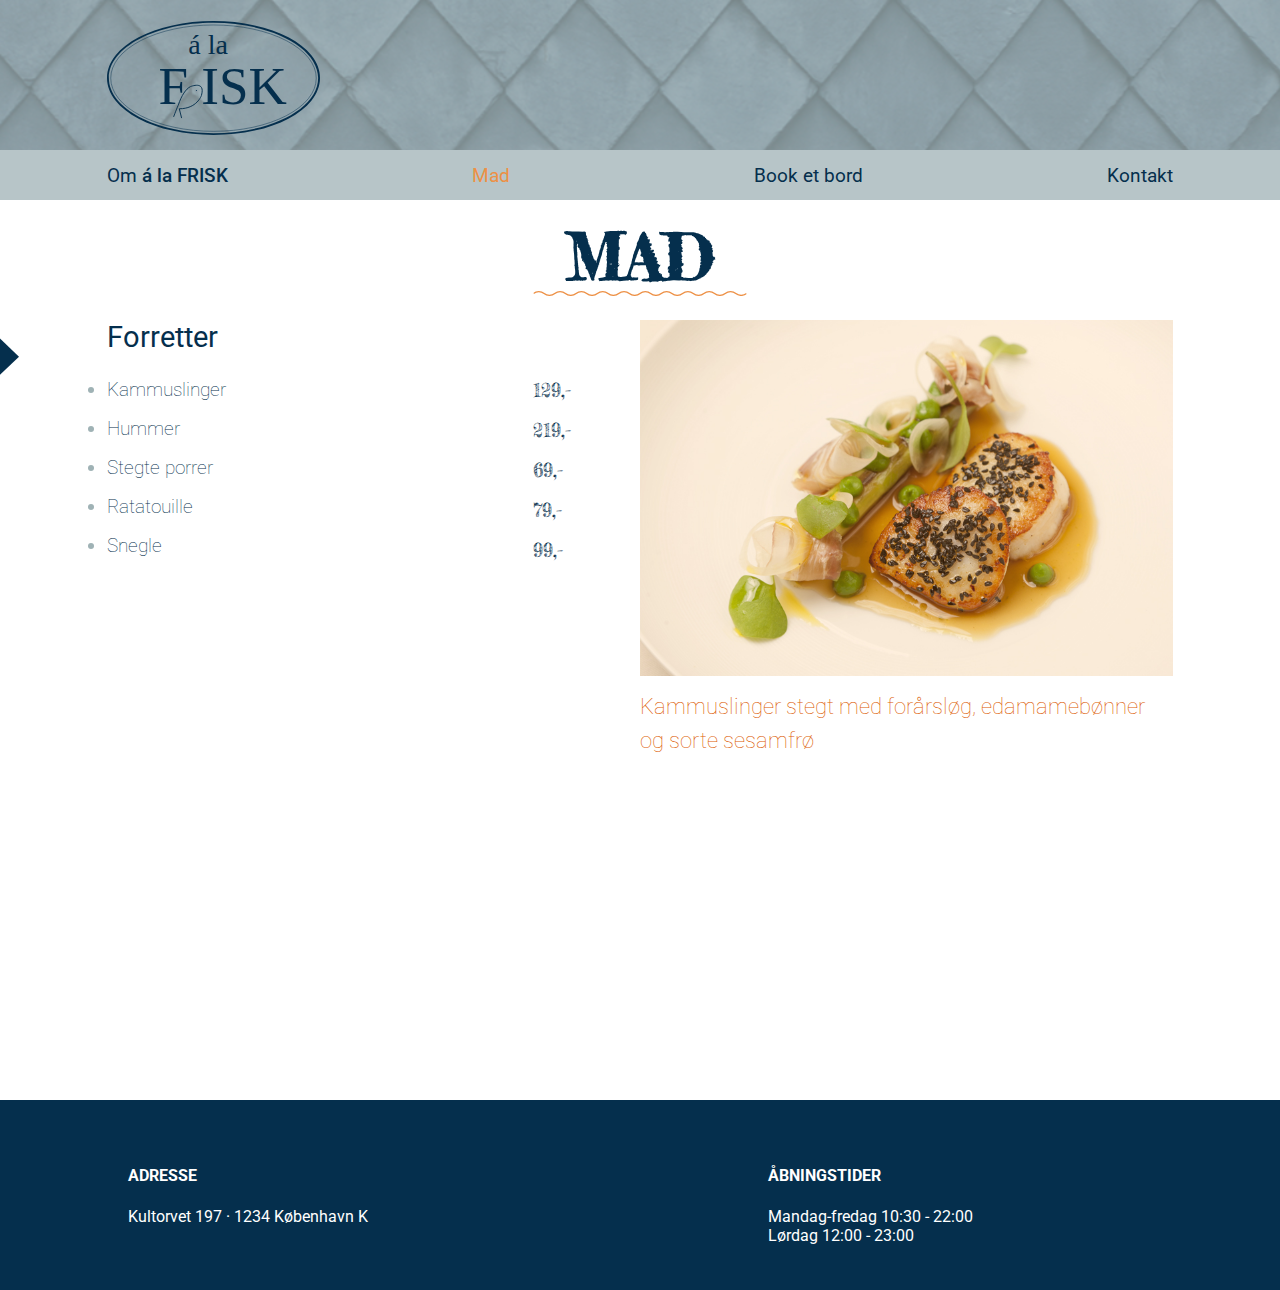
==== commit 45eae3aa: "mad.html - ren html med css og js i separate filer" ====
--- a/mad.html
+++ b/mad.html
@@ -10,889 +10,15 @@
 
     <link href="https://fonts.googleapis.com/css?family=Roboto:100,100i,300,300i,400,400i,500,500i,700,700i,900,900i" rel="stylesheet">
 
-    <link rel="stylesheet" href="">
-    <style>
-        :root {
-            --navy: #052f4d;
-            --dustyblue: #9fb2b5;
-            --lysorange: #ed9045;
-            --orange: #dc5a01;
-            --hvid: #ffffff;
-
-            --roboto: 'Roboto', sans-serif;
-            --frede: 'Fredericka the Great', cursive;
-        }
-
-        body {
-            margin: 0;
-            padding: 0;
-            font-family: var(--roboto);
-            color: var(--navy);
-        }
-
-        /*        mobil baggrund*/
-
-        .dest_mad {
-            display: grid;
-            width: 100vw;
-            height: 100vh;
-            /*            position: absolute;*/
-            grid-template-columns: repeat(12, 1fr);
-            grid-template-rows: 50px 50px auto auto 16% auto;
-            grid-gap: 0px;
-
-
-        }
-
-        .mad_logo {
-            grid-column-start: 2;
-            grid-column-end: 6;
-            grid-row-start: 1;
-            grid-row-end: 3;
-            align-self: center;
-
-        }
-
-        .mad_logo img {
-            margin-top: 10px;
-        }
-
-
-        /*
-        .orange_box {
-            width: 100vw;
-            height: 5vw;
-            background-color: rgba(237, 144, 69, 0.5);
-            grid-column-start: 1;
-            grid-column-end: 12;
-            grid-row-start: 6;
-            align-self: end;
-        }
-*/
-
-
-
-        .transparent_box {
-            width: 100vw;
-            height: 500px;
-        }
-
-
-        .baggrund_lag_mad {
-            background-color: rgba(159, 178, 181, 0.75);
-            width: 100vw;
-            height: 100%;
-            grid-column-start: 1;
-            grid-column-end: 13;
-            grid-row-start: 1;
-            grid-row-end: 3;
-        }
-
-        .baggrund_mad {
-            background-image: url(billeder/baggrunde/tekstur_mobile.jpg);
-            background-size: 100%;
-            height: 100%;
-            grid-column-start: 1;
-            grid-column-end: 13;
-            grid-row-start: 1;
-            grid-row-end: 3;
-        }
-
-        .mad_billede {
-            /*            background-color: rgba(248, 14, 14, 0.32);*/
-            grid-column-start: 1;
-            grid-column-end: 13;
-            grid-row-start: 3;
-            grid-row-end: 4;
-
-        }
-
-        .mad_billede img {
-            max-width: 100vw;
-        }
-
-        .h1_mad {
-            grid-column-start: 4;
-            grid-column-end: 10;
-            grid-row-start: 4;
-            grid-row-end: 5;
-            justify-self: center;
-            align-self: center;
-            padding: 2vh 0;
-
-        }
-
-        .h1_mad h1 {
-            color: var(--navy);
-            font-size: 4em;
-        }
-
-        .ikoner {
-            grid-column-start: 1;
-            grid-column-end: 13;
-            grid-row-start: 5;
-            grid-row-end: 6;
-            /*            background-color: rgba(255, 255, 0, 0.15);*/
-
-        }
-
-        .ikoner_container {
-            display: grid;
-            grid-column-gap: 0px;
-            grid-row-gap: 0px;
-            grid-template-columns: repeat(4, 1fr);
-
-        }
-
-        .forretter {
-            /*
-            background-image: url(billeder/knapper/knap_forretter_pil.svg);
-            background-size: 100%;
-            width: 100%;
-            height: 106%;
-*/
-            grid-column-start: 1;
-            grid-column-end: 2;
-        }
-
-        .hovedretter {
-            /*
-            background-image: url(billeder/knapper/knap_hovedretter.svg);
-            background-size: 100%;
-            width: 100%;
-            height: 106%;
-*/
-            grid-column-start: 2;
-            grid-column-end: 3;
-        }
-
-        .desserter {
-            /*
-            background-image: url(billeder/knapper/knap_desserter.svg);
-            background-size: 100%;
-            width: 100%;
-            height: 106%;
-*/
-            grid-column-start: 3;
-            grid-column-end: 4;
-        }
-
-        .drikkevarer {
-            /*
-            background-image: url(billeder/knapper/knap_drikkevarer.svg);
-            background-size: 100%;
-            width: 100%;
-            height: 106%;
-*/
-            grid-column-start: 4;
-            grid-column-end: 5;
-        }
-
-        /*
-        .data-dest_kategori {
-            grid-column-start: 2;
-            grid-column-end: 12;
-            grid-row-start: 6;
-            grid-row-end: 7;
-            align-self: end;
-        }
-*/
-
-        .kategori_placering {
-            grid-column-start: 2;
-            grid-column-end: 12;
-            grid-row-start: 6;
-            grid-row-end: 7;
-            align-self: end;
-        }
-
-        /*
-.data-dest_navn {
-grid-column-start: 2;
-grid-column-end: 8;
-grid-row-start: 7;
-grid-row-end: 8;
-}
-*/
-
-        .navn_placering {
-            grid-column-start: 2;
-            grid-column-end: 8;
-            grid-row-start: 7;
-            grid-row-end: 8;
-        }
-
-        #navn li {
-            list-style-type: disc;
-            color: var(--dustyblue);
-        }
-
-        .navy {
-            color: var(--navy);
-        }
-
-        .dustyblue {
-            color: var(--dustyblue);
-        }
-
-        .lysorange {
-            color: var(--lysorange);
-        }
-
-        .orange {
-            color: var(--orange);
-        }
-
-        #kategori h2 {
-            font-weight: 400;
-            font-size: 1.8em;
-        }
-
-        #kategori p {
-            color: var(--lysorange);
-            font-size: 0.4em;
-            font-weight: 100;
-        }
-
-        .data-dest_pris {
-            grid-column-start: 11;
-            grid-column-end: 12;
-            grid-row-start: 7;
-            grid-row-end: 8;
-            color: var(--navy);
-        }
-
-        #navn p {
-            font-weight: 100;
-            font-size: 1.2em;
-        }
-
-        .data-dest_pris p {
-            font-family: var(--frede);
-            font-size: 1.2em;
-        }
-
-        .wave_mad {
-            grid-column-start: 5;
-            grid-column-end: 9;
-            grid-row-start: 3;
-            grid-row-end: 4;
-            align-self: end;
-            display: none;
-        }
-
-        /*        mobil baggrund slut */
-
-        /*        mobil menu*/
-
-        .menuknap {
-            width: 100%;
-            height: 50%;
-            grid-column-start: 11;
-            grid-column-end: 12;
-            align-self: center;
-            grid-row-start: 1;
-            grid-row-end: 3;
-        }
-
-        .menubutton {
-            width: 2em;
-            height: 2em;
-
-            display: flex;
-            justify-content: space-around;
-            flex-direction: column;
-        }
-
-        .bar {
-            width: 2em;
-            height: 0.2em;
-            background-color: var(--lysorange);
-        }
-
-        .drop_down {
-            background-color: var(--dustyblue);
-            display: grid;
-            width: 100vw;
-            height: 500px;
-            grid-template-columns: 1fr 2fr 6fr 2fr 1fr;
-
-            grid-template-rows: 10% 10% 10% 30% 15%;
-            grid-gap: 10px;
-
-            position: absolute;
-            transform: translateY(1);
-            transform-origin: top;
-            transition: transform .5s;
-            right: 0;
-
-        }
-
-        .menu_tekst {
-            grid-column-start: 3;
-            grid-column-end: 4;
-            grid-row-start: 1;
-            grid-row-start: 2;
-            justify-self: center;
-            align-self: end;
-            margin-bottom: 3vw;
-
-        }
-
-        .wave {
-            grid-column-start: 3;
-            grid-column-end: 4;
-            grid-row-start: 1;
-            grid-row-start: 2;
-            align-self: end;
-        }
-
-        h1 {
-            font-family: var(--frede);
-            color: var(--hvid);
-            font-size: 2.6em;
-            margin: 0;
-
-        }
-
-        li {
-            font-family: var(--roboto);
-        }
-
-        .liste {
-            grid-column-start: 2;
-            grid-column-end: 5;
-            grid-row-start: 2;
-            grid-row-start: 3;
-            align-self: start;
-            line-height: 2;
-            color: var(--navy);
-            font-family: var(--roboto);
-            font-size: 1.5em;
-        }
-
-        .fed {
-            font-weight: 500;
-        }
-
-        .lukknap {
-            width: 30%;
-            height: 100%;
-            grid-column-start: 3;
-            grid-column-end: 4;
-            grid-row-start: 6;
-            grid-row-end: 7;
-            justify-self: center;
-        }
-
-        .closebutton {
-            width: 4em;
-            height: 4em;
-            display: flex;
-            justify-content: space-around;
-        }
-
-        .streg1 {
-            transform: rotate(-45deg) translate(-12px, 20px);
-
-        }
-
-        .streg2 {
-            transform: rotate(225deg) translate(-12px, -20px);
-        }
-
-        .display_none {
-            /*            display: none;*/
-            transform: translateY(-500px);
-        }
-
-        /*        mobil menu slut */
-
-        /*        om section */
-        .filler {
-            width: 100vw;
-            height: 3vh;
-        }
-
-
-
-        .om_section {
-            max-width: 400px;
-            margin: 10vw;
-        }
-
-        .om_section p {
-            line-height: 1.5;
-            color: var(--navy);
-            font-family: var(--roboto);
-            font-weight: 300;
-        }
-
-        .stortekst {
-            font-size: 1.5em;
-        }
-
-        .centreret {
-            text-align: center;
-            color: var(--lysorange);
-        }
-
-        /*        om section slut*/
-
-        /*        footer */
-        footer {
-            width: 100vw;
-            background-color: var(--navy);
-            padding: 5vh 0;
-        }
-
-        .footer_container {
-            display: grid;
-            grid-template-columns: 1fr;
-            grid-template-rows: 1fr 1fr;
-        }
-
-        footer .footer_item {
-
-            padding: 0 10vw;
-        }
-
-        .footer_indhold {
-            max-width: 400px;
-            margin: 0 auto;
-            color: var(--hvid);
-        }
-
-        footer p {
-            color: var(--hvid);
-        }
-
-        /*        footer slut*/
-
-        .container {
-            display: grid;
-            grid-template-columns: 1fr;
-            grid-template-rows: auto;
-        }
-
-        .skjul {
-            display: none;
-        }
-
-        #modal-content {
-            height: 0;
-        }
-
-
-        /* ipad */
-
-        @media only screen and (min-width: 401px) {
-
-            /* ipad */
-
-
-            .display_none {
-                /*            display: none;*/
-                transform: translateY(-800px);
-            }
-
-            .drop_down {
-                width: 350px;
-                height: 450px;
-
-            }
-
-            .dest_mad {
-                grid-template-rows: 30px 120px auto auto 23% auto;
-
-            }
-
-
-            .mad_logo img {
-                max-height: 65%;
-            }
-
-
-            .mad_billede img {
-                max-width: 100%;
-            }
-
-            .ikoner {
-
-                grid-row-start: 5;
-                grid-row-end: 6;
-                grid-column-start: 3;
-                grid-column-end: 11;
-                align-self: center;
-
-            }
-
-            .mad_billede {
-                justify-self: center;
-
-                grid-row-start: 4;
-                grid-row-end: 5;
-                margin-top: 20px;
-                grid-column-start: 3;
-                grid-column-end: 11;
-
-            }
-
-            .h1_mad {
-                grid-row-start: 3;
-                grid-row-end: 4;
-                padding-top: 30px;
-
-            }
-
-            .wave_mad {
-                display: block;
-            }
-
-            /*
-            .data-dest_kategori {
-                grid-column-start: 3;
-
-            }
-*/
-
-            .kategori_placering {
-                grid-column-start: 3;
-            }
-
-            /*
-            .data-dest_navn {
-                grid-column-start: 3;
-            }
-
-*/
-            .navn_placering {
-                grid-column-start: 3;
-            }
-
-            #kategori h2 {
-                font-size: 2.5em;
-                margin-bottom: 10px;
-                margin-top: 10px;
-            }
-
-            .data-dest_pris {
-                grid-column-start: 10;
-                grid-column-end: 11;
-                grid-row-start: 7;
-                grid-row-end: 8;
-                color: var(--navy);
-            }
-
-            /* modal */
-            #modal {
-                width: 100vw;
-                height: 100vh;
-                position: fixed;
-                text-align: center;
-                background-color: rgba(0, 0, 0, .7);
-                opacity: 0;
-                pointer-events: none;
-                transition: 1s;
-                overflow: scroll;
-            }
-
-
-            #modal-content {
-                width: 80%;
-                height: auto;
-                background-color: rgba(250, 250, 250, 1);
-                margin: auto;
-                margin-top: 5vw;
-                padding: 1em;
-
-            }
-
-            #modal-content button {
-                margin: 10px 0;
-                background-color: var(--lysorange);
-                padding: 10px 20px;
-                font-family: var(--roboto);
-                font-weight: 200;
-                font-size: 1em;
-                color: white;
-            }
-
-            #modal.vis {
-                opacity: 1;
-                pointer-events: all;
-                transition: 0.4s;
-
-            }
-
-            .modal-billede {
-                max-width: 100%;
-
-            }
-
-            .modal-navn {
-                max-width: 80%;
-                font-family: var(--roboto);
-                text-align: left;
-                color: var(--navy);
-            }
-
-            .modal-beskrivelse {
-                text-align: left;
-                color: var(--navy);
-                font-weight: 100;
-                font-family: var(--roboto);
-            }
-
-            .modal-pris {
-                text-align: right;
-                font-family: var(--frede);
-                color: var(--navy);
-                font-size: 1.5em;
-            }
-
-            .baggrund_mad {
-                background-image: url(billeder/baggrunde/tekstur_ipad.jpg);
-            }
-
-
-        }
-
-        @media only screen and (min-width: 500px) {
-            .footer_container {
-                grid-template-columns: 1fr 1fr;
-                grid-template-rows: 1fr;
-            }
-
-            .footer_indhold {
-                max-width: 800px;
-            }
-
-            .transparent_box {
-                height: 700px;
-            }
-        }
-
-        @media only screen and (min-width: 820px) {
-            .dest_mad {
-                grid-template-rows: 30px 120px auto auto 30% auto;
-            }
-
-            .transparent_box {
-                height: 800px;
-            }
-
-        }
-
-        @media only screen and (min-width: 1000px) {
-            .drop_down {
-                display: none;
-            }
-
-            .menuknap {
-                display: none;
-            }
-
-            .menu_desktop_boks {
-                background-color: rgba(159, 178, 181, 0.75);
-                width: 100vw;
-                height: 100%;
-                grid-column-start: 1;
-                grid-column-end: 13;
-                grid-row-start: 3;
-                grid-row-end: 4;
-            }
-
-            .menu_desktop_knapper {
-                grid-column-start: 2;
-                grid-column-end: 12;
-                grid-row-start: 3;
-                grid-row-end: 4;
-                height: 100%;
-            }
-
-            .menu_desktop_flex {
-                display: flex;
-                justify-content: space-between;
-                align-items: center;
-            }
-
-            .menu_desktop_flex p {
-                font-size: 1.2em;
-            }
-
-            .dest_mad {
-                grid-template-rows: 30px 120px auto auto 100px 240px auto;
-            }
-
-            .h1_mad {
-                grid-row-start: 4;
-                grid-row-end: 5;
-                font-size: 1.2em;
-
-            }
-
-            .wave_mad {
-                grid-row-start: 4;
-                grid-row-end: 5;
-                grid-column-start: 6;
-                grid-column-end: 8;
-            }
-
-            .mad_billede {
-                grid-row-start: 5;
-                grid-row-end: 7;
-                margin-top: 20px;
-                grid-column-start: 7;
-                grid-column-end: 12;
-                margin-bottom: 0;
-
-            }
-
-            /*
-            .data-dest_kategori {
-                grid-column-start: 2;
-                grid-column-end: 7;
-                grid-row-start: 5;
-                grid-row-end: 6;
-                align-self: start;
-                margin-top: 20px;
-            }
-*/
-
-            .kategori_placering {
-                grid-column-start: 2;
-                grid-column-end: 7;
-                grid-row-start: 5;
-                grid-row-end: 6;
-                align-self: start;
-                margin-top: 20px;
-            }
-
-            /*
-.data-dest_navn {
-                grid-column-start: 2;
-                grid-column-end: 5;
-                grid-row-start: 6;
-            }
-*/
-
-            .navn_placering {
-                grid-column-start: 2;
-                grid-column-end: 5;
-                grid-row-start: 6;
-            }
-
-            .data-dest_kategori_placering {
-                grid-column-start: 3;
-                grid-column-end: 7;
-                grid-row-start: 5;
-                grid-row-end: 6;
-                align-self: start;
-                margin-top: 20px;
-            }
-
-            .data-dest_navn_placering {
-                grid-column-start: 3;
-                grid-column-end: 6;
-                grid-row-start: 6;
-            }
-
-
-            .data-dest_pris {
-                grid-column-start: 6;
-                grid-column-end: 7;
-                grid-row-start: 6;
-            }
-
-            .hover_filtrering {
-                display: grid;
-                grid-template-rows: repeat(4, 1fr);
-                grid-template-columns: 1fr;
-                width: 10vw;
-                height: auto;
-                /*                background-color: rgba(255, 0, 0, 0.29);*/
-                position: absolute;
-                top: 345px;
-            }
-
-            .hover_skjul {
-                left: -8.5%;
-                /*                transform: translateX();*/
-            }
-
-            .hover_vis {
-                left: 0;
-                /*
-                transition: transform .5s;
-                transform: translateX();
-                transform-origin: left;
-*/
-            }
-
-            .desktop_forretter {
-                grid-row-start: 1;
-                grid-row-end: 1;
-            }
-
-            .mad_logo {
-                grid-column-start: 2;
-                grid-column-end: 4;
-            }
-
-            .data-dest_beskrivelse {
-                grid-row-start: 7;
-                grid-row-end: 8;
-                grid-column-start: 7;
-                grid-column-end: 12;
-                color: var(--orange);
-                font-weight: 100;
-                font-size: 1.4em;
-                line-height: 1.5;
-                margin: 0;
-                padding: 0;
-                align-self: start;
-            }
-
-            .data-beskrivelse p {
-                margin: 0;
-                padding: 0;
-
-            }
-
-            .transparent_box {
-                height: 300px;
-            }
-
-            .footer_indhold {
-                max-width: 1600px;
-            }
-
-            #kategori p {
-                color: var(--lysorange);
-                font-size: 0.3em;
-                font-weight: 100;
-            }
-
-            @media only screen and (min-width: 1130px) {
-                .dest_mad {
-                    grid-template-rows: 30px 120px auto auto 100px auto auto;
-                }
-
-                .underline {
-                    text-decoration: underline;
-                }
-            }
-
-    </style>
+    <link rel="stylesheet" href="mad.css">
 </head>
 
 <body>
     <div class="hover_filtrering skjul hover_skjul">
-        <div class="desktop_forretter desktop_menu-item"></div>
-        <div class="desktop_hovedretter desktop_menu-item"></div>
-        <div class="desktop_desserter desktop_menu-item"></div>
-        <div class="desktop_drikkevarer desktop_menu-item"></div>
+        <div class="desktop_forretter menu-item" data-kategori="forretter"></div>
+        <div class="desktop_hovedretter menu-item" data-kategori="hovedretter"></div>
+        <div class="desktop_desserter menu-item" data-kategori="desserter"></div>
+        <div class="desktop_drikkevarer menu-item" data-kategori="drikkevarer"></div>
     </div>
     <section id="modal">
         <div id="modal-content">
@@ -945,11 +71,11 @@
         <div class="wave_mad"><img src="billeder/wave_menu_mobil.svg" alt="bølget linje"></div>
         <div class="ikoner">
             <div class="ikoner_container">
-                <div class="forretter menu-item"> </div>
-                <div class="hovedretter menu-item"></div>
-                <div class="desserter menu-item">
+                <div class="forretter menu-item" data-kategori="forretter"> </div>
+                <div class="hovedretter menu-item" data-kategori="hovedretter"></div>
+                <div class="desserter menu-item" data-kategori="desserter">
                 </div>
-                <div class="drikkevarer menu-item">
+                <div class="drikkevarer menu-item" data-kategori="drikkevarer">
                 </div>
             </div>
         </div>
@@ -993,7 +119,7 @@
             </article>
         </template>
 
-        <div class="data-dest_pris"></div>
+        <div id="pris" class="data-dest_pris"></div>
         <template class="data-template_pris">
             <article>
 
@@ -1040,832 +166,7 @@
         </div>
     </footer>
 
-
-
-    <script>
-        document.addEventListener("DOMContentLoaded", hentJson);
-
-        let dest_kategori = document.querySelector(".data-dest_kategori");
-        let dest_navn = document.querySelector(".data-dest_navn");
-        let dest_pris = document.querySelector(".data-dest_pris");
-        let dest_beskrivelse = document.querySelector(".data-dest_beskrivelse");
-        let dest_billede = document.querySelector(".mad_billede");
-        let menu;
-        //        let idFilter = this.getAttribute("data-id");
-
-
-
-
-        //        let kategoriFilter = "forretter"; //filtervariabel
-
-
-
-        async function hentJson() {
-
-
-
-            let dataJson = await fetch("json.json");
-            menu = await dataJson.json();
-
-            console.log(menu);
-            console.log("der sker noget");
-            visForretter();
-        }
-
-        //        document.querySelectorAll(".menu-item").forEach(knap => {
-        //            knap.addEventListener("click", filtrering)
-        //        })
-        //
-        //
-        //        function filtrering() {
-        //            dest_kategori.textContent = "";
-        //            kategoriFilter = this.getAttribute("data-kategori");
-        //            visMenu();
-        //        }
-
-        function visMenu() {}
-
-
-        function visForretter() {
-
-            console.log("vis forretter");
-
-            if (window.innerWidth >= 1000) {
-                document.querySelector(".menu_desktop_boks").classList.remove("skjul");
-                document.querySelector(".menu_desktop_knapper").classList.remove("skjul");
-                document.querySelector(".ikoner").classList.add("skjul");
-
-                document.querySelector(".hover_filtrering").classList.remove("skjul");
-            }
-
-
-            // variabler
-
-            let kategoriFilter = "forretter"; //filtervariabel
-
-            let temp_kategori = document.querySelector(".data-template_kategori");
-
-
-            let temp_navn = document.querySelector(".data-template_navn");
-
-            let temp_pris = document.querySelector(".data-template_pris");
-
-            let temp_beskrivelse = document.querySelector(".data-template_beskrivelse");
-
-            let temp_billede = document.querySelector(".data-template_billede");
-
-
-            let klon = temp_kategori.cloneNode(true).content;
-
-            // fjern det der står i forvejen
-
-            dest_navn.textContent = "";
-            dest_kategori.textContent = "";
-            dest_pris.textContent = "";
-
-            if (window.innerWidth >= 1000) {
-                dest_beskrivelse.textContent = menu[0].beskrivelse;
-            }
-
-
-            //indsæt kategori
-            klon.querySelector("h2").innerHTML = "Forretter <p>Klik på rettens navn for info</p>";
-
-            // giv kategorien en farve
-            document.querySelector(".data-dest_kategori").classList.remove("lysorange");
-            document.querySelector(".data-dest_kategori").classList.remove("dustyblue");
-            document.querySelector(".data-dest_kategori").classList.remove("orange");
-            document.querySelector(".data-dest_kategori").classList.remove("navy");
-
-            document.querySelector(".data-dest_kategori").classList.add("navy");
-
-            //placer klon i html
-            dest_kategori.appendChild(klon);
-
-            // indsæt retter
-
-            menu.forEach(ret => {
-                if (ret.kategori == kategoriFilter) {
-                    let klon = temp_navn.cloneNode(true).content;
-                    //indsæt data i html
-
-                    klon.querySelector(".data-navn").innerHTML = "<li><span class='navy'>" + ret.navn + "</span></li>";
-
-                    klon.querySelector(".data-navn").addEventListener("click", () => {
-
-                        if (window.innerWidth >= 1000) {
-                            let klon = temp_beskrivelse.cloneNode(true).content;
-                            //indsæt data i html
-                            dest_beskrivelse.textContent = "";
-                            klon.querySelector(".data-beskrivelse").innerHTML = "<p> " + ret.beskrivelse + ".</p>";
-
-                            //placer klon i html
-                            dest_beskrivelse.appendChild(klon);
-
-                            //                            skiftBillede();
-
-                        }
-
-                        if (window.innerWidth >= 1000) {
-                            let klon = temp_billede.cloneNode(true).content;
-                            //indsæt data i html
-                            document.querySelector(".mad_billede").innerHTML = "";
-                            klon.querySelector(".data-billede").innerHTML =
-                                "<img src='billeder/medium/" + ret.billede + "-md.jpg'>";
-
-                            //placer klon i html
-                            dest_billede.appendChild(klon);
-
-                        } else if (window.innerWidth >= 401) {
-                            visModal(ret);
-                        } else {
-                            window.location.href = "single.html?id=" + ret.id;
-                        }
-                    })
-
-                    //placer klon i html
-                    dest_navn.appendChild(klon);
-
-                    //                    document.querySelector(".data-navn").addEventListener("click"), () => {
-                    // document.querySelector(".data-navn").classList.add("underline");
-                    // }
-
-
-                }
-            })
-            console.log("forretter indsat");
-            // indsæt priser
-
-            menu.forEach(ret => {
-                if (ret.kategori == kategoriFilter) {
-                    let klon = temp_pris.cloneNode(true).content;
-                    //indsæt data i html
-
-                    klon.querySelector(".data-pris").textContent = ret.pris + ",-";
-
-
-                    //placer klon i html
-                    dest_pris.appendChild(klon);
-                }
-            })
-            console.log("priser indsat");
-
-            // indsæt beskrivelser
-
-            //            menu.forEach(ret => {
-            //                if (ret.kategori == kategoriFilter) {
-            //                    let klon = temp_beskrivelse.cloneNode(true).content;
-            //                    //indsæt data i html
-            //
-            //                    klon.querySelector(".data-beskrivelse").textContent = ret.beskrivelse;
-            //
-            //
-            //                    //placer klon i html
-            //                    dest_beskrivelse.appendChild(klon);
-            //                }
-            //            })
-            //            console.log("beskrivelser indsat");
-
-            document.querySelectorAll(".data-navn").forEach(ret => {
-                ret.addEventListener("click", underline);
-            });
-
-
-
-
-            if (window.innerWidth >= 401) {
-                document.querySelector(".mad_billede").innerHTML = "<img src='billeder/medium/kammuslinger-md.jpg' alt='billede af kammuslinger'>";
-            } else {
-
-
-                document.querySelector(".mad_billede").innerHTML = "<img src='billeder/small/kammuslinger-sm.jpg' alt='billede af kammuslinger'>";
-            }
-
-            console.log("medium billede");
-
-            document.querySelector(".forretter").innerHTML = "<img src='billeder/knapper/knap_forretter_pil.svg' alt='knap, der indikerer visning af forretter'>";
-            document.querySelector(".hovedretter").innerHTML = "<img src='billeder/knapper/knap_hovedretter.svg' alt='knap til visning af hovedretter'>";
-
-            document.querySelector(".desserter").innerHTML = "<img src='billeder/knapper/knap_desserter.svg' alt='knap til visning af desserter'>";
-
-            document.querySelector(".drikkevarer").innerHTML = "<img src='billeder/knapper/knap_drikkevarer.svg' alt='knap til visning af drikkevarer'>";
-
-            //desktop
-
-            document.querySelector(".desktop_forretter").innerHTML = "<img src='billeder/knapper/desktop_knap_forretter_pil.svg' alt='knap, der indikerer visning af forretter'>";
-
-            document.querySelector(".desktop_hovedretter").innerHTML = "<img src='billeder/knapper/desktop_knap_hovedretter.svg' alt='knap til visning af hovedretter'>";
-
-            document.querySelector(".desktop_desserter").innerHTML = "<img src='billeder/knapper/desktop_knap_desserter.svg' alt='knap til visning af desserter'>";
-
-            document.querySelector(".desktop_drikkevarer").innerHTML = "<img src='billeder/knapper/desktop_knap_drikkevarer.svg' alt='knap til visning af drikkevarer'>";
-
-
-            document.querySelector("#mad").classList.add("lysorange");
-
-
-            document.querySelector(".hover_filtrering").addEventListener("mouseover", visHoverFiltrering);
-
-            document.querySelector(".hovedretter").addEventListener("click", visHovedretter);
-            document.querySelector(".desserter").addEventListener("click", visDesserter);
-
-            document.querySelector(".drikkevarer").addEventListener("click", visDrikkevarer);
-            document.querySelector(".hover_filtrering").addEventListener("mouseout", skjulHoverFiltrering);
-
-            document.querySelector(".mad_logo").addEventListener("click", () => {
-                window.location.href = "index.html";
-            })
-
-        }
-
-        //  function underline() {
-        // if (window.innerWidth >= 1000) {
-        // document.querySelector(".data-navn").classList.remove("underline");
-        // document.querySelector(".data-navn").classList.add("underline");
-        // console.log("underline");
-        // }
-        // }
-
-
-        function underline() {
-            console.log("underline");
-            document.querySelector(".data-navn").classList.add("underline");
-        }
-
-
-
-        function visHoverFiltrering() {
-            console.log("hover filtrering");
-            document.querySelector(".hover_filtrering").classList.remove("hover_vis");
-            document.querySelector(".hover_filtrering").classList.remove("hover_skjul");
-            document.querySelector(".hover_filtrering").classList.add("hover_vis");
-
-
-            document.querySelector("#kategori").classList.remove("data-dest_kategori_placering");
-            document.querySelector("#kategori").classList.remove("kategori_placering");
-
-            document.querySelector("#kategori").classList.add("data-dest_kategori_placering");
-
-
-
-            document.querySelector("#navn").classList.remove("data-dest_navn_placering");
-            document.querySelector("#navn").classList.remove("navn_placering");
-
-            document.querySelector("#navn").classList.add("data-dest_navn_placering");
-
-
-
-
-            document.querySelector(".desktop_hovedretter").addEventListener("click", visHovedretter);
-            document.querySelector(".desktop_desserter").addEventListener("click", visDesserter);
-
-            document.querySelector(".desktop_drikkevarer").addEventListener("click", visDrikkevarer);
-
-            document.querySelector(".desktop_forretter").addEventListener("click", visForretter);
-
-            document.querySelector(".hover_filtrering").addEventListener("mouseout", skjulHoverFiltrering);
-
-        }
-
-        function skjulHoverFiltrering() {
-            console.log("skjul hover filtrering");
-            document.querySelector(".hover_filtrering").classList.remove("hover_skjul");
-            document.querySelector(".hover_filtrering").classList.remove("hover_vis");
-            document.querySelector(".hover_filtrering").classList.add("hover_skjul");
-
-
-
-            document.querySelector("#kategori").classList.remove("kategori_placering");
-            document.querySelector("#kategori").classList.add("kategori_placering");
-
-            document.querySelector("#kategori").classList.remove("data-dest_kategori_placering");
-
-            document.querySelector("#navn").classList.remove("navn_placering");
-            document.querySelector("#navn").classList.add("navn_placering");
-
-            document.querySelector("#navn").classList.remove("data-dest_navn_placering");
-
-        }
-
-        function visHovedretter() {
-            console.log("vis hovedretter");
-            // fjern det der står i forvejen
-
-            dest_navn.textContent = "";
-            dest_kategori.textContent = "";
-            dest_pris.textContent = "";
-            dest_beskrivelse.textContent = menu[5].beskrivelse;
-
-            // variabler
-
-            let kategoriFilter = "hovedretter"; //filtervariabel
-
-            let temp_kategori = document.querySelector(".data-template_kategori");
-
-
-            let temp_navn = document.querySelector(".data-template_navn");
-
-            let temp_pris = document.querySelector(".data-template_pris");
-
-            let temp_beskrivelse = document.querySelector(".data-template_beskrivelse");
-
-            let temp_billede = document.querySelector(".data-template_billede");
-
-
-            let klon = temp_kategori.cloneNode(true).content;
-
-            //indsæt kategori
-            klon.querySelector("h2").innerHTML = "Hovedretter <p>Klik på rettens navn for info</p>";
-
-            // giv kategorien en farve
-            document.querySelector(".data-dest_kategori").classList.remove("lysorange");
-            document.querySelector(".data-dest_kategori").classList.remove("dustyblue");
-            document.querySelector(".data-dest_kategori").classList.remove("orange");
-            document.querySelector(".data-dest_kategori").classList.remove("navy");
-
-            document.querySelector(".data-dest_kategori").classList.add("dustyblue");
-
-            //placer klon i html
-            dest_kategori.appendChild(klon);
-
-            // indsæt retter
-
-            menu.forEach(ret => {
-                if (ret.kategori == kategoriFilter) {
-                    let klon = temp_navn.cloneNode(true).content;
-                    //indsæt data i html
-
-                    klon.querySelector(".data-navn").innerHTML = "<li><span class='navy'>" + ret.navn + "</span></li>";
-
-                    klon.querySelector(".data-navn").addEventListener("click", () => {
-
-                        if (window.innerWidth >= 1000) {
-                            let klon = temp_beskrivelse.cloneNode(true).content;
-                            //indsæt data i html
-                            dest_beskrivelse.textContent = "";
-                            klon.querySelector(".data-beskrivelse").innerHTML = "<p> " + ret.beskrivelse + ".</p>";
-
-                            //placer klon i html
-                            dest_beskrivelse.appendChild(klon);
-
-                            //                            skiftBillede();
-
-                        }
-                        if (window.innerWidth >= 1000) {
-                            let klon = temp_billede.cloneNode(true).content;
-                            //indsæt data i html
-                            document.querySelector(".mad_billede").innerHTML = "";
-                            klon.querySelector(".data-billede").innerHTML =
-                                "<img src='billeder/medium/" + ret.billede + "-md.jpg'>";
-
-                            //placer klon i html
-                            dest_billede.appendChild(klon);
-
-                        } else if (window.innerWidth >= 401) {
-                            visModal(ret);
-                        } else {
-                            window.location.href = "single.html?id=" + ret.id;
-                        }
-                    })
-
-
-                    //placer klon i html
-                    dest_navn.appendChild(klon);
-
-
-                }
-            })
-            console.log("retter indsat");
-
-            // indsæt priser
-
-            menu.forEach(ret => {
-                if (ret.kategori == kategoriFilter) {
-                    let klon = temp_pris.cloneNode(true).content;
-                    //indsæt data i html
-
-                    klon.querySelector(".data-pris").textContent = ret.pris + ",-";
-
-
-                    //placer klon i html
-                    dest_pris.appendChild(klon);
-                }
-            })
-
-
-            if (window.innerWidth >= 401) {
-                document.querySelector(".mad_billede").innerHTML = "<img src='billeder/medium/blæksprutte-md.jpg' alt='billede af blæksprutte ret'>";
-            } else {
-
-                document.querySelector(".mad_billede").innerHTML = "<img src='billeder/small/blæksprutte-sm.jpg' alt='billede af blæksprutte ret'>";
-            }
-
-
-            document.querySelector(".forretter").innerHTML = "<img src='billeder/knapper/knap_forretter.svg' alt='knap, der indikerer visning af forretter'>";
-            document.querySelector(".hovedretter").innerHTML = "<img src='billeder/knapper/knap_hovedretter_pil.svg' alt='knap til visning af hovedretter'>";
-
-            document.querySelector(".desserter").innerHTML = "<img src='billeder/knapper/knap_desserter.svg' alt='knap til visning af desserter'>";
-
-            document.querySelector(".drikkevarer").innerHTML = "<img src='billeder/knapper/knap_drikkevarer.svg' alt='knap til visning af drikkevarer'>";
-
-            //desktop
-
-            document.querySelector(".desktop_forretter").innerHTML = "<img src='billeder/knapper/desktop_knap_forretter.svg' alt='knap, der indikerer visning af forretter'>";
-
-            document.querySelector(".desktop_hovedretter").innerHTML = "<img src='billeder/knapper/desktop_knap_hovedretter_pil.svg' alt='knap til visning af hovedretter'>";
-
-            document.querySelector(".desktop_desserter").innerHTML = "<img src='billeder/knapper/desktop_knap_desserter.svg' alt='knap til visning af desserter'>";
-
-            document.querySelector(".desktop_drikkevarer").innerHTML = "<img src='billeder/knapper/desktop_knap_drikkevarer.svg' alt='knap til visning af drikkevarer'>";
-
-
-
-
-
-            document.querySelector(".forretter").addEventListener("click", visForretter);
-            document.querySelector(".desserter").addEventListener("click", visDesserter);
-
-            document.querySelector(".drikkevarer").addEventListener("click", visDrikkevarer);
-
-            document.querySelector(".hover_filtrering").addEventListener("mouseover", visHoverFiltrering);
-            document.querySelector(".hover_filtrering").addEventListener("mouseout", skjulHoverFiltrering);
-
-        }
-
-        function visDesserter() {
-            console.log("vis desserter");
-
-            // fjern det der står i forvejen
-
-            dest_navn.textContent = "";
-            dest_kategori.textContent = "";
-            dest_pris.textContent = "";
-            dest_beskrivelse.textContent = menu[14].beskrivelse;
-
-            // variabler
-
-            let kategoriFilter = "desserter"; //filtervariabel
-
-            let temp_kategori = document.querySelector(".data-template_kategori");
-
-
-            let temp_navn = document.querySelector(".data-template_navn");
-
-            let temp_pris = document.querySelector(".data-template_pris");
-            let temp_beskrivelse = document.querySelector(".data-template_beskrivelse");
-
-            let temp_billede = document.querySelector(".data-template_billede");
-
-
-            let klon = temp_kategori.cloneNode(true).content;
-
-            //indsæt kategori
-            klon.querySelector("h2").innerHTML = "Desserter <p>Klik på rettens navn for info</p>";
-
-            // giv kategorien en farve
-            document.querySelector(".data-dest_kategori").classList.remove("lysorange");
-            document.querySelector(".data-dest_kategori").classList.remove("dustyblue");
-            document.querySelector(".data-dest_kategori").classList.remove("orange");
-            document.querySelector(".data-dest_kategori").classList.remove("navy");
-
-            document.querySelector(".data-dest_kategori").classList.add("lysorange");
-
-            //placer klon i html
-            dest_kategori.appendChild(klon);
-
-            // indsæt retter
-
-            menu.forEach(ret => {
-                if (ret.kategori == kategoriFilter) {
-                    let klon = temp_navn.cloneNode(true).content;
-                    //indsæt data i html
-
-                    klon.querySelector(".data-navn").innerHTML = "<li><span class='navy'>" + ret.navn + "</span></li>";
-
-                    klon.querySelector(".data-navn").addEventListener("click", () => {
-
-                        if (window.innerWidth >= 1000) {
-                            let klon = temp_beskrivelse.cloneNode(true).content;
-                            //indsæt data i html
-                            dest_beskrivelse.textContent = "";
-                            klon.querySelector(".data-beskrivelse").innerHTML = "<p> " + ret.beskrivelse + ".</p>";
-
-                            //placer klon i html
-                            dest_beskrivelse.appendChild(klon);
-
-                            //                            beskrivelse indsat
-
-                        }
-                        if (window.innerWidth >= 1000) {
-                            let klon = temp_billede.cloneNode(true).content;
-                            //indsæt data i html
-                            document.querySelector(".mad_billede").innerHTML = "";
-                            klon.querySelector(".data-billede").innerHTML =
-                                "<img src='billeder/medium/" + ret.billede + "-md.jpg'>";
-
-                            //placer klon i html
-                            dest_billede.appendChild(klon);
-
-                        } else if (window.innerWidth >= 401) {
-                            visModal(ret);
-                        } else {
-                            window.location.href = "single.html?id=" + ret.id;
-                        }
-                    })
-
-                    //placer klon i html
-                    dest_navn.appendChild(klon);
-
-
-                }
-            })
-            console.log("retter indsat");
-
-            // indsæt priser
-
-            menu.forEach(ret => {
-                if (ret.kategori == kategoriFilter) {
-                    let klon = temp_pris.cloneNode(true).content;
-                    //indsæt data i html
-
-                    klon.querySelector(".data-pris").textContent = ret.pris + ",-";
-
-
-                    //placer klon i html
-                    dest_pris.appendChild(klon);
-                }
-            })
-
-            if (window.innerWidth >= 401) {
-                document.querySelector(".mad_billede").innerHTML = "<img src='billeder/medium/cremepatissiere-md.jpg' alt='billede af dessert med creme patissiere'>";
-            } else {
-
-
-                document.querySelector(".mad_billede").innerHTML = "<img src='billeder/small/cremepatissiere-sm.jpg' alt='billede af dessert med creme patissiere'>";
-            }
-
-
-            document.querySelector(".forretter").innerHTML = "<img src='billeder/knapper/knap_forretter.svg' alt='knap til visning af forretter'>";
-            document.querySelector(".hovedretter").innerHTML = "<img src='billeder/knapper/knap_hovedretter.svg' alt='knap til visning af hovedretter'>";
-
-            document.querySelector(".desserter").innerHTML = "<img src='billeder/knapper/knap_desserter_pil.svg' alt='knap til visning af desserter'>";
-
-            document.querySelector(".drikkevarer").innerHTML = "<img src='billeder/knapper/knap_drikkevarer.svg' alt='knap til visning af drikkevarer'>";
-
-            //desktop
-
-            document.querySelector(".desktop_forretter").innerHTML = "<img src='billeder/knapper/desktop_knap_forretter.svg' alt='knap, der indikerer visning af forretter'>";
-
-            document.querySelector(".desktop_hovedretter").innerHTML = "<img src='billeder/knapper/desktop_knap_hovedretter.svg' alt='knap til visning af hovedretter'>";
-
-            document.querySelector(".desktop_desserter").innerHTML = "<img src='billeder/knapper/desktop_knap_desserter_pil.svg' alt='knap til visning af desserter'>";
-
-            document.querySelector(".desktop_drikkevarer").innerHTML = "<img src='billeder/knapper/desktop_knap_drikkevarer.svg' alt='knap til visning af drikkevarer'>";
-
-
-
-            document.querySelector(".forretter").addEventListener("click", visForretter);
-            document.querySelector(".hovedretter").addEventListener("click", visHovedretter);
-
-            document.querySelector(".drikkevarer").addEventListener("click", visDrikkevarer);
-
-            document.querySelector(".hover_filtrering").addEventListener("mouseover", visHoverFiltrering);
-            document.querySelector(".hover_filtrering").addEventListener("mouseout", skjulHoverFiltrering);
-        }
-
-        function visDrikkevarer() {
-            console.log("vis drikkevarer");
-
-            // fjern det der står i forvejen
-
-            dest_navn.textContent = "";
-            dest_kategori.textContent = "";
-            dest_pris.textContent = "";
-            dest_beskrivelse.textContent = menu[19].beskrivelse;
-
-            // variabler
-
-            let kategoriFilter = "drikkevarer"; //filtervariabel
-
-            let temp_kategori = document.querySelector(".data-template_kategori");
-
-
-            let temp_navn = document.querySelector(".data-template_navn");
-
-            let temp_pris = document.querySelector(".data-template_pris");
-
-            let temp_beskrivelse = document.querySelector(".data-template_beskrivelse");
-
-            let temp_billede = document.querySelector(".data-template_billede");
-
-
-            let klon = temp_kategori.cloneNode(true).content;
-
-            //indsæt kategori
-            klon.querySelector("h2").innerHTML = "Drikkevarer <p>Klik på rettens navn for info</p>";
-
-            // fjern farver og giv kategorien en farve
-
-
-            document.querySelector(".data-dest_kategori").classList.remove("lysorange");
-            document.querySelector(".data-dest_kategori").classList.remove("dustyblue");
-            document.querySelector(".data-dest_kategori").classList.remove("orange");
-            document.querySelector(".data-dest_kategori").classList.remove("navy");
-
-            document.querySelector(".data-dest_kategori").classList.add("orange");
-
-
-            //placer klon i html
-            dest_kategori.appendChild(klon);
-
-            // indsæt retter
-
-            menu.forEach(ret => {
-                if (ret.kategori == kategoriFilter) {
-                    let klon = temp_navn.cloneNode(true).content;
-                    //indsæt data i html
-
-                    klon.querySelector(".data-navn").innerHTML = "<li><span class='navy'>" + ret.navn + "</span></li>";
-
-                    klon.querySelector(".data-navn").addEventListener("click", () => {
-
-                        if (window.innerWidth >= 1000) {
-                            let klon = temp_beskrivelse.cloneNode(true).content;
-                            //indsæt data i html
-                            dest_beskrivelse.textContent = "";
-                            klon.querySelector(".data-beskrivelse").innerHTML = "<p> " + ret.beskrivelse + ".</p>";
-
-                            //placer klon i html
-                            dest_beskrivelse.appendChild(klon);
-
-                            //                            skiftBillede();
-
-                        }
-                        if (window.innerWidth >= 1000) {
-                            let klon = temp_billede.cloneNode(true).content;
-                            //indsæt data i html
-                            document.querySelector(".mad_billede").innerHTML = "";
-                            klon.querySelector(".data-billede").innerHTML =
-                                "<img src='billeder/medium/" + ret.billede + "-md.jpg'>";
-
-                            //placer klon i html
-                            dest_billede.appendChild(klon);
-
-                        } else if (window.innerWidth >= 401) {
-                            visModal(ret);
-                        } else {
-                            window.location.href = "single.html?id=" + ret.id;
-                        }
-                    })
-
-
-                    //placer klon i html
-                    dest_navn.appendChild(klon);
-
-
-                }
-            })
-            console.log("retter indsat");
-
-            // indsæt priser
-
-            menu.forEach(ret => {
-                if (ret.kategori == kategoriFilter) {
-                    let klon = temp_pris.cloneNode(true).content;
-                    //indsæt data i html
-
-                    klon.querySelector(".data-pris").textContent = ret.pris + ",-";
-
-
-                    //placer klon i html
-                    dest_pris.appendChild(klon);
-                }
-            })
-
-            if (window.innerWidth >= 401) {
-                document.querySelector(".mad_billede").innerHTML = "<img src='billeder/medium/mimosa-md.jpg' alt='billede af mimosa cocktail'>";
-
-            } else {
-
-                document.querySelector(".mad_billede").innerHTML = "<img src='billeder/small/mimosa-sm.jpg' alt='billede af mimosa cocktail'>";
-            }
-
-
-            document.querySelector(".forretter").innerHTML = "<img src='billeder/knapper/knap_forretter.svg' alt='knap til visning af forretter'>";
-            document.querySelector(".hovedretter").innerHTML = "<img src='billeder/knapper/knap_hovedretter.svg' alt='knap til visning af hovedretter'>";
-
-            document.querySelector(".desserter").innerHTML = "<img src='billeder/knapper/knap_desserter.svg' alt='knap til visning af desserter'>";
-
-            document.querySelector(".drikkevarer").innerHTML = "<img src='billeder/knapper/knap_drikkevarer_pil.svg' alt='knap til visning af drikkevarer'>";
-
-            //desktop
-
-            document.querySelector(".desktop_forretter").innerHTML = "<img src='billeder/knapper/desktop_knap_forretter.svg' alt='knap, der indikerer visning af forretter'>";
-
-            document.querySelector(".desktop_hovedretter").innerHTML = "<img src='billeder/knapper/desktop_knap_hovedretter.svg' alt='knap til visning af hovedretter'>";
-
-            document.querySelector(".desktop_desserter").innerHTML = "<img src='billeder/knapper/desktop_knap_desserter.svg' alt='knap til visning af desserter'>";
-
-            document.querySelector(".desktop_drikkevarer").innerHTML = "<img src='billeder/knapper/desktop_knap_drikkevarer_pil.svg' alt='knap til visning af drikkevarer'>";
-
-
-            document.querySelector(".forretter").addEventListener("click", visForretter);
-            document.querySelector(".desserter").addEventListener("click", visDesserter);
-
-            document.querySelector(".hovedretter").addEventListener("click", visHovedretter);
-
-            document.querySelector(".hover_filtrering").addEventListener("mouseover", visHoverFiltrering);
-            document.querySelector(".hover_filtrering").addEventListener("mouseout", skjulHoverFiltrering);
-
-        }
-
-        function visModal(retten) {
-
-            document.querySelector(".modal_knap").classList.remove("skjul");
-
-            modal.classList.add("vis");
-            //modal.classList.add("kanKlikke");
-            console.log("klassetilføjet");
-
-
-            modal.querySelector(".modal-billede").src = "billeder/medium/" + retten.billede + "-md.jpg";
-            modal.querySelector(".modal-billede").alt = "foto af " + retten.navn;
-            modal.querySelector(".modal-navn").textContent = retten.navn;
-            modal.querySelector(".modal-beskrivelse").textContent = retten.beskrivelse;
-            modal.querySelector(".modal-pris").textContent = retten.pris + ",-";
-
-            modal.querySelector("button").addEventListener("click", skjulModal);
-
-            //            document.querySelector("#modal").addEventListener("click", skjulModal);
-
-        }
-
-        // javascript til menuen //
-
-        if (window.innerWidth >= 1000) {
-            document.querySelector(".menu_desktop_boks").classList.remove("skjul");
-            document.querySelector(".menu_desktop_knapper").classList.remove("skjul");
-
-            document.querySelector("#om").addEventListener("click", om);
-
-            document.querySelector("#mad").addEventListener("click", mad);
-
-        }
-
-
-
-
-
-        document.querySelector(".menuknap").addEventListener("click", menuVisning);
-
-        function menuVisning() {
-            console.log("der er klikket på menuen");
-            document.querySelector(".drop_down").classList.remove("display_none");
-
-
-            document.querySelector(".om").addEventListener("click", om);
-            document.querySelector(".mad").addEventListener("click", mad);
-            document.querySelector(".lukknap").addEventListener("click", lukMenu);
-
-        }
-
-        function lukMenu() {
-            console.log("luk menu");
-
-            document.querySelector(".drop_down").classList.add("display_none");
-        }
-
-        function om() {
-            console.log("der er klikket på om");
-
-            //
-            //    if (document.querySelector(".om_section").scrollIntoView == null) {
-            //        console.log("null");
-            //        window.location.href = "index.html";
-
-            window.location.href = "index.html";
-            //document.querySelector(".om_section").scrollIntoView({
-            //behavior: 'smooth'
-            //});
-
-            document.querySelector(".drop_down").classList.add("display_none");
-        }
-
-        function mad() {
-            console.log("der er klikket på mad");
-
-            window.location.href = "mad.html";
-
-            document.querySelector(".drop_down").classList.add("display_none");
-        }
-
-
-        function skjulModal() {
-            console.log("skjulModal");
-            modal.classList.remove("vis");
-        }
-
-    </script>
+    <script src="js.js"></script>
 
 </body>
 
--- a/mad.css
+++ b/mad.css
@@ -0,0 +1,856 @@
+/*--------------------- OVERORDNET ----------------------*/
+:root {
+    --navy: #052f4d;
+    --dustyblue: #9fb2b5;
+    --lysorange: #ed9045;
+    --orange: #dc5a01;
+    --hvid: #ffffff;
+
+    --roboto: 'Roboto', sans-serif;
+    --frede: 'Fredericka the Great', cursive;
+}
+
+body {
+    margin: 0;
+    padding: 0;
+    font-family: var(--roboto);
+    color: var(--navy);
+}
+
+p {
+    margin: 0;
+    padding: 0;
+}
+
+.fed {
+    font-weight: 500;
+}
+
+.skjul {
+    display: none;
+}
+
+.underline {
+    text-decoration: underline;
+}
+
+/*FARVER*/
+.navy {
+    color: var(--navy);
+}
+
+.dustyblue {
+    color: var(--dustyblue);
+}
+
+.lysorange {
+    color: var(--lysorange);
+}
+
+.orange {
+    color: var(--orange);
+}
+
+/*FARVER SLUT*/
+
+/*--------------------- MOBILE ----------------------*/
+/*GRID*/
+.dest_mad {
+    display: grid;
+    width: 100vw;
+    height: 100vh;
+    grid-template-columns: repeat(12, 1fr);
+    grid-template-rows: 50px 50px auto 100px 16% auto;
+    grid-gap: 0px;
+}
+
+/*GRID SLUT*/
+
+/*BAGGRUND*/
+.baggrund_lag_mad {
+    background-color: rgba(159, 178, 181, 0.75);
+    width: 100vw;
+    height: 100%;
+    grid-column-start: 1;
+    grid-column-end: 13;
+    grid-row-start: 1;
+    grid-row-end: 3;
+}
+
+.baggrund_mad {
+    background-image: url(billeder/baggrunde/tekstur_mobile.jpg);
+    background-size: 100%;
+    height: 100%;
+    grid-column-start: 1;
+    grid-column-end: 13;
+    grid-row-start: 1;
+    grid-row-end: 3;
+}
+
+/*BAGGRUND SLUT*/
+/*LOGO*/
+.mad_logo {
+    grid-column-start: 2;
+    grid-column-end: 6;
+    grid-row-start: 1;
+    grid-row-end: 3;
+    align-self: center;
+}
+
+.mad_logo img {
+    margin-top: 10px;
+}
+
+/*LOGO SLUT*/
+/*MENU*/
+.menuknap {
+    width: 100%;
+    height: 50%;
+    grid-column-start: 11;
+    grid-column-end: 12;
+    align-self: center;
+    grid-row-start: 1;
+    grid-row-end: 3;
+}
+
+.menubutton {
+    width: 2em;
+    height: 2em;
+
+    display: flex;
+    justify-content: space-around;
+    flex-direction: column;
+}
+
+.bar {
+    width: 2em;
+    height: 0.2em;
+    background-color: var(--lysorange);
+}
+
+.drop_down {
+    background-color: var(--dustyblue);
+    display: grid;
+    width: 100vw;
+    height: 500px;
+    grid-template-columns: 1fr 2fr 6fr 2fr 1fr;
+
+    grid-template-rows: 10% 10% 10% 30% 15%;
+    grid-gap: 10px;
+
+    position: absolute;
+    transform: translateY(1);
+    transform-origin: top;
+    transition: transform .5s;
+    right: 0;
+
+}
+
+.menu_tekst {
+    grid-column-start: 3;
+    grid-column-end: 4;
+    grid-row-start: 1;
+    grid-row-start: 2;
+    justify-self: center;
+    align-self: end;
+    margin-bottom: 3vw;
+
+}
+
+.wave {
+    grid-column-start: 3;
+    grid-column-end: 4;
+    grid-row-start: 1;
+    grid-row-start: 2;
+    align-self: end;
+}
+
+.drop_down h1 {
+    font-family: var(--frede);
+    color: var(--hvid);
+    font-size: 2.6em;
+    margin: 0;
+
+}
+
+.drop_down li {
+    font-family: var(--roboto);
+}
+
+.liste {
+    grid-column-start: 2;
+    grid-column-end: 5;
+    grid-row-start: 2;
+    grid-row-start: 3;
+    align-self: start;
+    line-height: 2;
+    color: var(--navy);
+    font-family: var(--roboto);
+    font-size: 1.5em;
+}
+
+.lukknap {
+    width: 30%;
+    height: 100%;
+    grid-column-start: 3;
+    grid-column-end: 4;
+    grid-row-start: 6;
+    grid-row-end: 7;
+    justify-self: center;
+}
+
+.closebutton {
+    width: 4em;
+    height: 4em;
+    display: flex;
+    justify-content: space-around;
+}
+
+.streg1 {
+    transform: rotate(-45deg) translate(-12px, 20px);
+
+}
+
+.streg2 {
+    transform: rotate(225deg) translate(-12px, -20px);
+}
+
+.display_none {
+    /*            display: none;*/
+    transform: translateY(-500px);
+}
+
+/*MENU SLUT*/
+
+/*BILLEDE*/
+.mad_billede {
+    grid-column-start: 1;
+    grid-column-end: 13;
+    grid-row-start: 3;
+    grid-row-end: 4;
+
+}
+
+.mad_billede img {
+    max-width: 100vw;
+}
+
+/*BILLEDE SLUT*/
+/*OVERSKRIFT MAD*/
+.h1_mad {
+    grid-column-start: 4;
+    grid-column-end: 10;
+    grid-row-start: 4;
+    grid-row-end: 5;
+    justify-self: center;
+    align-self: center;
+    padding: 2vh 0;
+
+}
+
+.h1_mad h1 {
+    color: var(--navy);
+    font-size: 4em;
+    font-family: var(--frede);
+}
+
+.wave_mad {
+    grid-column-start: 5;
+    grid-column-end: 9;
+    grid-row-start: 3;
+    grid-row-end: 4;
+    align-self: end;
+    display: none;
+}
+
+/*OVERSKRIFT MAD SLUT*/
+/*FILTRERINGMENU*/
+.ikoner {
+    grid-column-start: 1;
+    grid-column-end: 13;
+    grid-row-start: 5;
+    grid-row-end: 6;
+}
+
+.ikoner_container {
+    display: grid;
+    grid-column-gap: 0px;
+    grid-row-gap: 0px;
+    grid-template-columns: repeat(4, 1fr);
+
+}
+
+.forretter {
+    grid-column-start: 1;
+    grid-column-end: 2;
+}
+
+.hovedretter {
+    grid-column-start: 2;
+    grid-column-end: 3;
+}
+
+.desserter {
+    grid-column-start: 3;
+    grid-column-end: 4;
+}
+
+.drikkevarer {
+    grid-column-start: 4;
+    grid-column-end: 5;
+}
+
+/*FILTRERINGMENU SLUT*/
+/*RETTER - KATEGORI*/
+.kategori_placering {
+    grid-column-start: 2;
+    grid-column-end: 12;
+    grid-row-start: 6;
+    grid-row-end: 7;
+    align-self: end;
+}
+
+.data-dest_kategori {
+    margin-top: 40px;
+    font-weight: 400;
+    font-size: 1.8em;
+    text-transform: capitalize;
+}
+
+/* SKAL BRUGES VED HJÆLPETEKST*/
+#kategori p {
+    color: var(--lysorange);
+    font-size: 0.4em;
+    font-weight: 100;
+}
+
+/*RETTER - KATEGORI SLUT*/
+
+/*RETTER - NAVNE*/
+.navn_placering {
+    grid-column-start: 2;
+    grid-column-end: 8;
+    grid-row-start: 7;
+    grid-row-end: 8;
+}
+
+#navn {
+    padding-top: 15px;
+}
+
+#navn li {
+    list-style-type: disc;
+    color: var(--dustyblue);
+}
+
+#navn p {
+    font-weight: 100;
+    font-size: 1.2em;
+    padding: 8px 0;
+}
+
+/*RETTER - NAVNE SLUT*/
+
+/*RETTER - PRISER*/
+.data-dest_pris {
+    grid-column-start: 11;
+    grid-column-end: 12;
+    grid-row-start: 7;
+    grid-row-end: 8;
+    color: var(--navy);
+}
+
+#pris p {
+    padding: 8px 0;
+}
+
+.data-dest_pris p {
+    font-family: var(--frede);
+    font-size: 1.2em;
+}
+
+/*RETTER - PRISER SLUT*/
+/*FYLD*/
+.transparent_box {
+    width: 100vw;
+    height: 500px;
+}
+
+/*FYLD SLUT*/
+
+/*MODAL*/
+#modal-content {
+    height: 0;
+}
+
+/*MODAL SLUT*/
+
+/*FOOTER*/
+footer {
+    width: 100vw;
+    background-color: var(--navy);
+    padding: 5vh 0;
+}
+
+.footer_container {
+    display: grid;
+    grid-template-columns: 1fr;
+    grid-template-rows: 1fr 1fr;
+}
+
+footer .footer_item {
+
+    padding: 0 10vw;
+}
+
+.footer_indhold {
+    max-width: 400px;
+    margin: 0 auto;
+    color: var(--hvid);
+}
+
+footer p {
+    color: var(--hvid);
+}
+
+/*FOOTER SLUT*/
+
+/*--------------------- MOBILE SLUT --------------------*/
+/*---------------- IPAD (STØRRE END 401)----------------*/
+@media only screen and (min-width: 401px) {
+
+    /*GRID*/
+    .dest_mad {
+        grid-template-rows: 30px 120px 100px auto 23% auto;
+    }
+
+    /*GRID SLUT*/
+
+    /*BAGGRUND*/
+    .baggrund_mad {
+        background-image: url(billeder/baggrunde/tekstur_ipad.jpg);
+    }
+
+    /*BAGGRUND SLUT*/
+
+    /*MENU*/
+    .display_none {
+        /*            display: none;*/
+        transform: translateY(-800px);
+    }
+
+    .drop_down {
+        width: 350px;
+        height: 450px;
+
+    }
+
+    /*MENU SLUT*/
+
+    /*LOGO*/
+    .mad_logo img {
+        max-height: 65%;
+    }
+
+    /*LOGO SLUT*/
+    /*BILLEDE*/
+    .mad_billede img {
+        max-width: 100%;
+    }
+
+    .mad_billede {
+        justify-self: center;
+
+        grid-row-start: 4;
+        grid-row-end: 5;
+        margin-top: 20px;
+        grid-column-start: 3;
+        grid-column-end: 11;
+
+    }
+
+    /*BILLEDE SLUT*/
+
+    /*OVERSKRIFT MAD*/
+    .h1_mad {
+        grid-row-start: 3;
+        grid-row-end: 4;
+        padding-top: 30px;
+
+    }
+
+    .wave_mad {
+        display: block;
+    }
+
+    /*OVERSKRIFT MAD SLUT*/
+
+    /*FILTRERINGSMENU*/
+    .ikoner {
+
+        grid-row-start: 5;
+        grid-row-end: 6;
+        grid-column-start: 3;
+        grid-column-end: 11;
+        align-self: center;
+
+    }
+
+    /*FILTRERINGSMENU SLUT*/
+
+    /*KATEGORI*/
+    .kategori_placering {
+        grid-column-start: 3;
+    }
+
+    #kategori h2 {
+        font-size: 2.5em;
+        margin-bottom: 10px;
+        margin-top: 10px;
+    }
+
+    /*KATEGORI SLUT*/
+    /*NAVN*/
+    .navn_placering {
+        grid-column-start: 3;
+    }
+
+    /*NAVN SLUT*/
+    /*PRIS*/
+    .data-dest_pris {
+        grid-column-start: 10;
+        grid-column-end: 11;
+        grid-row-start: 7;
+        grid-row-end: 8;
+        color: var(--navy);
+    }
+
+    /*PRIS SLUT*/
+
+    /*MODAL*/
+    #modal {
+        width: 100vw;
+        height: 100vh;
+        position: fixed;
+        text-align: center;
+        background-color: rgba(0, 0, 0, .7);
+        opacity: 0;
+        pointer-events: none;
+        transition: 1s;
+        overflow: scroll;
+    }
+
+    #modal-content {
+        width: 80%;
+        height: auto;
+        background-color: rgba(250, 250, 250, 1);
+        margin: auto;
+        margin-top: 5vw;
+        padding: 1em;
+
+    }
+
+    #modal-content button {
+        margin: 10px 0;
+        background-color: var(--lysorange);
+        padding: 10px 20px;
+        font-family: var(--roboto);
+        font-weight: 200;
+        font-size: 1em;
+        color: white;
+    }
+
+    #modal.vis {
+        opacity: 1;
+        pointer-events: all;
+        transition: 0.4s;
+
+    }
+
+    .modal-billede {
+        max-width: 100%;
+
+    }
+
+    .modal-navn {
+        max-width: 80%;
+        font-family: var(--roboto);
+        text-align: left;
+        color: var(--navy);
+    }
+
+    .modal-beskrivelse {
+        text-align: left;
+        color: var(--navy);
+        font-weight: 100;
+        font-family: var(--roboto);
+    }
+
+    .modal-pris {
+        text-align: right;
+        font-family: var(--frede);
+        color: var(--navy);
+        font-size: 1.5em;
+    }
+
+    /*MODAL SLUT*/
+}
+
+/*---------------- IPAD (STØRRE END 500)----------------*/
+@media only screen and (min-width: 500px) {
+
+    /*FYLD*/
+    .transparent_box {
+        height: 700px;
+    }
+
+    /*FYLD SLUT*/
+    /*FOOTER*/
+    .footer_container {
+        grid-template-columns: 1fr 1fr;
+        grid-template-rows: 1fr;
+    }
+
+    .footer_indhold {
+        max-width: 800px;
+    }
+
+    /*FOOTER SLUT*/
+}
+
+/*---------------- IPAD (STØRRE END 820)----------------*/
+@media only screen and (min-width: 820px) {
+
+    /*GRID*/
+    .dest_mad {
+        grid-template-rows: 30px 120px 100px auto 30% auto;
+    }
+
+    /*GRID SLUT*/
+    /*FYLD*/
+    .transparent_box {
+        height: 800px;
+    }
+
+    /*FYLD SLUT*/
+}
+
+/*-------------- DESKTOP (STØRRE END 1000)--------------*/
+@media only screen and (min-width: 1000px) {
+
+    /*GRID*/
+    .dest_mad {
+        grid-template-rows: 30px 120px 50px 100px 70px 240px auto;
+    }
+
+    /*GRID SLUT*/
+    /*MENU*/
+    .drop_down {
+        display: none;
+    }
+
+    .menuknap {
+        display: none;
+    }
+
+    .menu_desktop_boks {
+        background-color: rgba(159, 178, 181, 0.75);
+        width: 100vw;
+        height: 100%;
+        grid-column-start: 1;
+        grid-column-end: 13;
+        grid-row-start: 3;
+        grid-row-end: 4;
+    }
+
+    .menu_desktop_knapper {
+        grid-column-start: 2;
+        grid-column-end: 12;
+        grid-row-start: 3;
+        grid-row-end: 4;
+        height: auto;
+        align-self: center;
+    }
+
+    .menu_desktop_flex {
+        display: flex;
+        justify-content: space-between;
+        align-items: center;
+    }
+
+    .menu_desktop_flex p {
+        font-size: 1.2em;
+    }
+
+    /*MENU SLUT*/
+    /*LOGO*/
+    .mad_logo {
+        grid-column-start: 2;
+        grid-column-end: 4;
+    }
+
+    /*LOGO SLUT*/
+    /*BILLEDE*/
+    .mad_billede {
+        grid-row-start: 5;
+        grid-row-end: 7;
+        margin-top: 20px;
+        grid-column-start: 7;
+        grid-column-end: 12;
+        margin-bottom: 0;
+
+    }
+
+    /*BILLEDE SLUT*/
+
+    /*OVERSKRIFT MAD*/
+    .h1_mad {
+        grid-row-start: 4;
+        grid-row-end: 5;
+        font-size: 1em;
+
+    }
+
+    .h1_mad h1 {
+        margin: 0;
+    }
+
+    .wave_mad {
+        grid-row-start: 4;
+        grid-row-end: 5;
+        grid-column-start: 6;
+        grid-column-end: 8;
+    }
+
+    /*OVERSKRIFT MAD SLUT*/
+    /*KATEGORI*/
+    .kategori_placering {
+        grid-column-start: 2;
+        grid-column-end: 7;
+        grid-row-start: 5;
+        grid-row-end: 6;
+        align-self: start;
+        margin-top: 20px;
+    }
+
+    .data-dest_kategori_placering {
+        grid-column-start: 3;
+        grid-column-end: 7;
+        grid-row-start: 5;
+        grid-row-end: 6;
+        align-self: start;
+        margin-top: 20px;
+    }
+
+    #kategori p {
+        color: var(--lysorange);
+        font-size: 0.5em;
+        font-weight: 100;
+    }
+
+    /*KATEGORI SLUT*/
+    /*NAVN*/
+    .navn_placering {
+        grid-column-start: 2;
+        grid-column-end: 5;
+        grid-row-start: 6;
+        grid-row-end: 8;
+    }
+
+    .data-dest_navn_placering {
+        grid-column-start: 3;
+        grid-column-end: 6;
+        grid-row-start: 6;
+        grid-row-end: 8;
+    }
+
+    #navn {
+        padding-top: 0;
+    }
+
+    /*NAVN SLUT*/
+    /*PRIS*/
+    .data-dest_pris {
+        grid-column-start: 6;
+        grid-column-end: 7;
+        grid-row-start: 6;
+    }
+
+    /*PRIS SLUT*/
+    /*BESKRIVELSE*/
+    .data-dest_beskrivelse {
+        grid-row-start: 7;
+        grid-row-end: 8;
+        grid-column-start: 7;
+        grid-column-end: 12;
+        color: var(--orange);
+        font-weight: 100;
+        font-size: 1.4em;
+        line-height: 1.5;
+        margin: 0;
+        padding: 0;
+        padding-top: 20px;
+        align-self: start;
+    }
+
+    .data-beskrivelse p {
+        margin: 0;
+        padding: 0;
+
+    }
+
+    /*BESKRIVELSE SLUT*/
+    /*HOVER FILTRERINGSMENU*/
+    .hover_filtrering {
+        display: grid;
+        grid-template-rows: repeat(4, 1fr);
+        grid-template-columns: 1fr;
+        width: 10vw;
+        height: auto;
+        position: absolute;
+        top: 315px;
+    }
+
+    .hover_skjul {
+        left: -8.5%;
+    }
+
+    .hover_vis {
+        left: 0;
+    }
+
+    /*
+            .desktop_forretter {
+                grid-row-start: 1;
+                grid-row-end: 1;
+            }
+*/
+    /*HOVER FILTRERINGSMENU SLUT*/
+    /*FYLD*/
+    .transparent_box {
+        height: 200px;
+    }
+
+    /*FYLD SLUT*/
+    /*FOOTER*/
+    .footer_indhold {
+        max-width: 1600px;
+    }
+
+    /*FOOTER SLUT*/
+}
+
+/*-------------- DESKTOP (STØRRE END 1130)--------------*/
+@media only screen and (min-width: 1130px) {
+
+    /*GRID*/
+    /*
+    .dest_mad {
+        grid-template-rows: 30px 120px auto auto 100px auto auto;
+    }
+*/
+    .dest_mad {
+        grid-template-rows: 30px 120px 50px 100px 70px 300px auto;
+
+        /*GRID SLUT*/
+    }
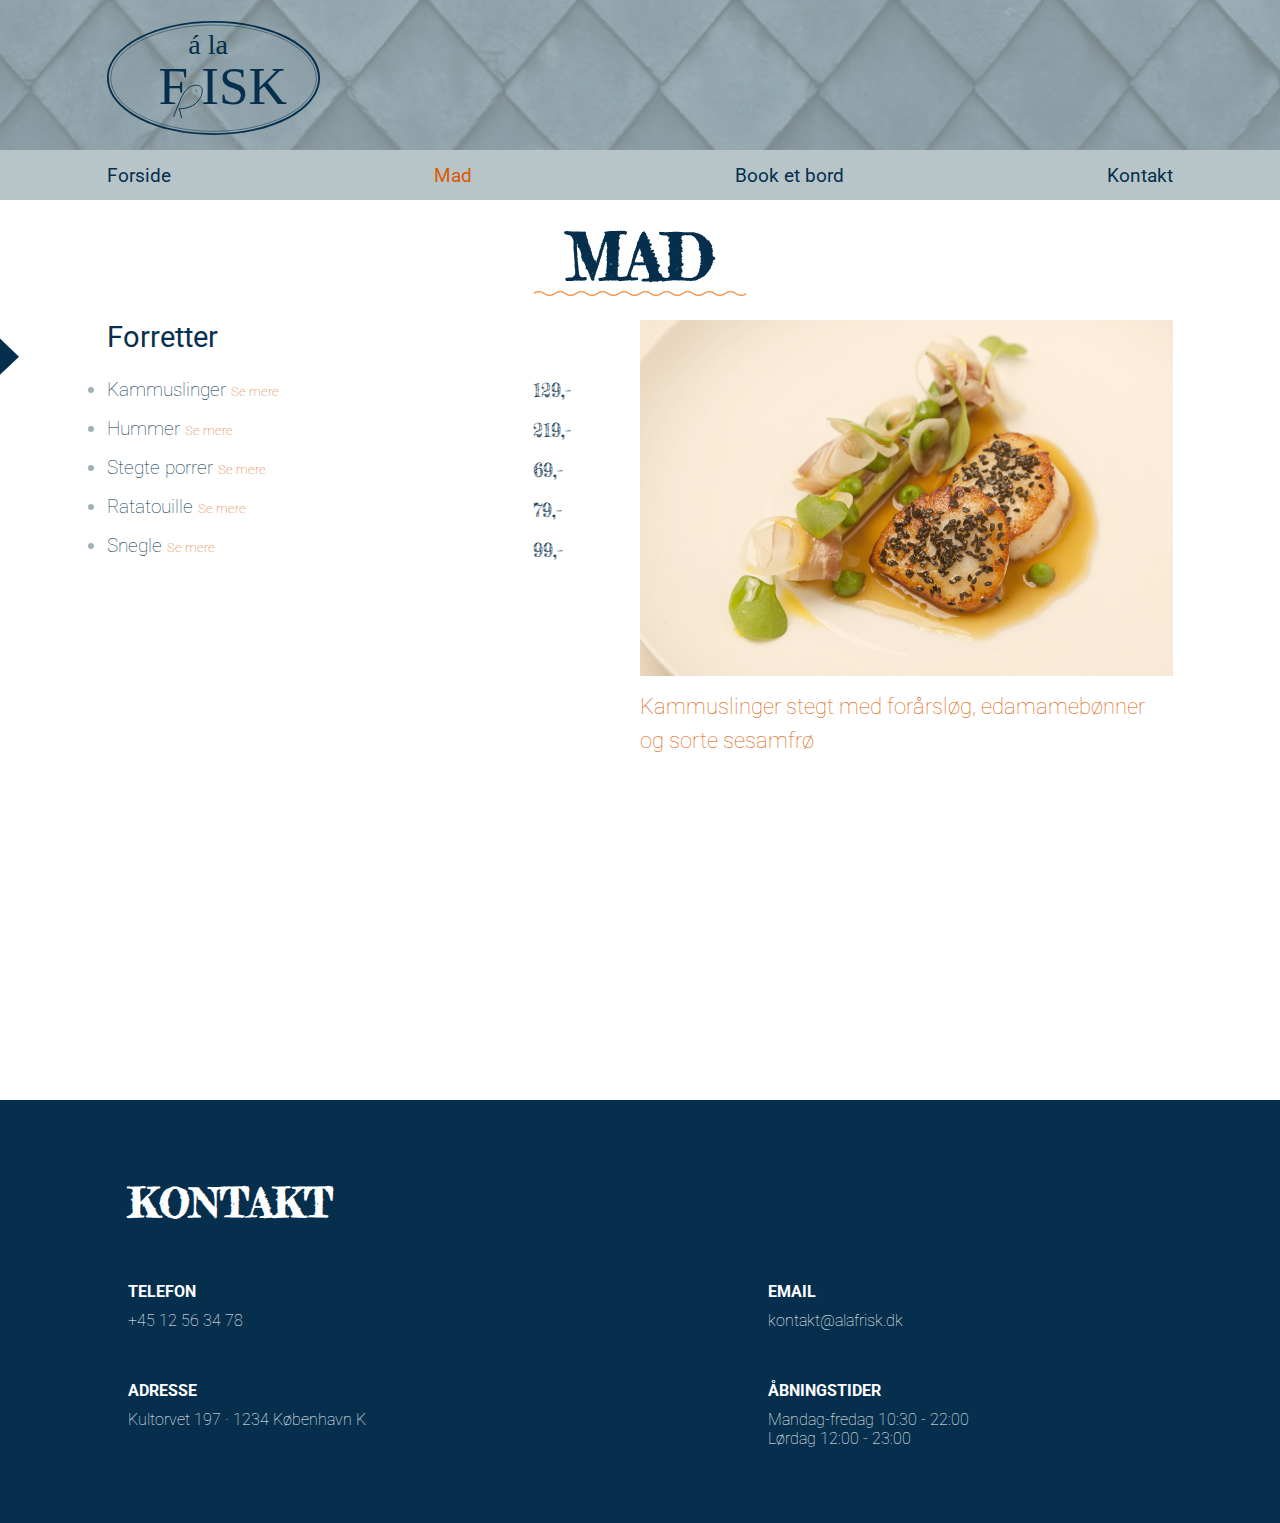
==== commit a3b8c920: "Diverse rettelser, tilføjet hjælpetekster på retter, hover i menuer, samt link til den nye book.html" ====
--- a/mad.html
+++ b/mad.html
@@ -1,5 +1,5 @@
 <!DOCTYPE html>
-<html lang="">
+<html lang="da">
 
 <head>
     <meta charset="utf-8">
@@ -14,33 +14,53 @@
 </head>
 
 <body>
+
+    <!--   filtreringsmenu, som er skjult, og først bliver synligt, når skærmen er større end 1000. Fungerer som en menu, der ligger delvist uden for skærmen, men kommer frem, når man hover på den del af menuen, der er synlig-->
     <div class="hover_filtrering skjul hover_skjul">
+
+        <!--her indsættes billedet som en baggrund via css, der er knap til visning af forretter. Som udgangspunkt er forretter markeret som aktiv, men billedet udskiftes til deaktiv ved klik på de andre kategorier vha. js-->
         <div class="desktop_forretter menu-item" data-kategori="forretter"></div>
+
+        <!--her indsættes billedet som en baggrund via css, der er knap til visning af hovedretter. Som udgangspunkt er hovedretter markeret som deaktiv, men billedet udskiftes til aktiv ved klik på elementet vha. js-->
         <div class="desktop_hovedretter menu-item" data-kategori="hovedretter"></div>
+
+        <!--her indsættes billedet som en baggrund via css, der er knap til visning af desserter. Som udgangspunkt er desserter markeret som deaktiv, men billedet udskiftes til aktiv ved klik på elementet vha. js-->
         <div class="desktop_desserter menu-item" data-kategori="desserter"></div>
+
+        <!--her indsættes billedet som en baggrund via css, der er knap til visning af drikkevarer. Som udgangspunkt er drikkevarer markeret som deaktiv, men billedet udskiftes til aktiv ved klik på elementet vha. js-->
         <div class="desktop_drikkevarer menu-item" data-kategori="drikkevarer"></div>
     </div>
+
+    <!--    modalvindue, der er skjult. Vises ved klik på ret, når skærmen er mellem 401 og 1000-->
     <section id="modal">
+
+        <!--       container for det inhold, som sættes ind, når modalvinduet er i brug. Modalvinduet har en solid hvid, på en dustyblue baggrund-->
         <div id="modal-content">
-
             <br>
+            <!--            tomt img-tag, hvor billedet af den valgte ret vises-->
             <img class="modal-billede" src="" alt="">
+            <!--            her indsættes rettens navn-->
             <h2 class="modal-navn"></h2>
+            <!--            her indsættes rettens beskrivelse-->
             <p class="modal-beskrivelse"></p>
+            <!--            her indsættes rettens pris-->
             <p class="modal-pris"></p>
-            <button class=" modal_knap skjul">Luk</button>
-        </div>
-        <!--
-<section id="klikker">
-</section>
--->
+            <!--            knap til at lukke modalvinduet igen-->
+            <button class=" modal_knap">Luk</button>
+        </div>
 
     </section>
 
+    <!--dest_mad er et grid, der indeholder alt fra mobile menu/desktop menu, mobile filtrering, samt de containere, som data fra json-filen bliver indsat i (kategori, navn, pris, beskrivelse afhængig af skærmstørrelsen)-->
     <div class="dest_mad">
 
+        <!--       her indsættes det billede (tekstur) som ligger i baggrunden øverst på siden. Billedet indsættes som baggrund via css -->
         <div class="baggrund_mad"></div>
+
+        <!--        dustyblue box med en opacity, som ligger henover baggrundsbilledet-->
         <div class="baggrund_lag_mad"></div>
+
+        <!--        indholder elementerne til knappen til burgermenuen-->
         <div class="menuknap">
             <div class="menubutton">
                 <div class="bar bar1"></div>
@@ -49,26 +69,35 @@
             </div>
         </div>
 
+        <!-- elementerne til menuen, der vises når skærmen er større end 1000-->
         <div class="menu_desktop_boks skjul"></div>
         <div class="menu_desktop_knapper skjul">
             <div class="menu_desktop_flex">
-                <p id="om">Om <span class="fed">á la FRISK</span></p>
-                <p id="mad">Mad</p>
+                <p id="om">Forside</p>
+                <p id="mad"><span class="orange">Mad</span></p>
                 <p id="book">Book et bord</p>
                 <p id="kontakt">Kontakt</p>
             </div>
         </div>
 
 
-        <div class="mad_logo"> <img src="billeder/logoer/logo_hvid.svg" alt="logo"> </div>
-
+        <!--       indeholder logoet-->
+        <div class="mad_logo">
+            <img src="billeder/logoer/logo_hvid.svg" alt="logo">
+        </div>
+
+        <!--her vises som udgangspunkt et billede af første forret. Ved klik i filtrerings-menuen udskiftes billedet til første ret indenfor den valgte kategori. Når skærmen er større end 1000 vises billedet passende til den ret, der bliver klikket på-->
         <div class="mad_billede">
 
         </div>
+
+        <!--      overskriften mad + den bølgede linje, der er lagt ind som billede-->
         <div class="h1_mad">
             <h1>MAD</h1>
         </div>
         <div class="wave_mad"><img src="billeder/wave_menu_mobil.svg" alt="bølget linje"></div>
+
+        <!--indeholder div'erne hvori billederne til mobile filtreringsmenu indsættes-->
         <div class="ikoner">
             <div class="ikoner_container">
                 <div class="forretter menu-item" data-kategori="forretter"> </div>
@@ -80,6 +109,7 @@
             </div>
         </div>
 
+        <!--indeholder alt, der hører til den dropdown menu, som fremkommer ved klik på "burgeren"-->
         <div class="drop_down display_none">
             <div class="menu_tekst">
                 <h1>MENU</h1>
@@ -87,10 +117,10 @@
             <div class="wave"><img src="billeder/wave_menu_mobil.svg" alt="bølget linje"></div>
             <div class="liste">
                 <ul>
-                    <li class="om">Om <span class="fed">á la FRISK</span> (forside)</li>
-                    <li class="mad">Mad</li>
-                    <li class="book">Book et bord</li>
-                    <li class="kontakt">Kontakt</li>
+                    <li class="om hover"><span>Forside</span></li>
+                    <li class="mad hover"><span class="orange">Mad</span></li>
+                    <li class="book hover"><span>Book et bord</span></li>
+                    <li class="kontakt hover"><span>Kontakt</span></li>
                 </ul>
             </div>
             <div class="lukknap">
@@ -100,16 +130,37 @@
                 </div>
             </div>
         </div>
+
         <!--        Her skal menuen sættes ind fra JSON-->
-
         <div id="kategori" class="data-dest_kategori kategori_placering"></div>
+        <div id="navn" class="data-dest_navn navn_placering"></div>
+        <div id="pris" class="data-dest_pris"></div>
+        <div class="data-dest_beskrivelse"></div>
+
+    </div>
+
+    <!--    indeholder templates til visning af data om den enkelte ret-->
+    <div class="templates">
+
+        <!--template til indsættelse af kategori-->
         <template class="data-template_kategori">
             <article>
                 <!--                kategori -->
                 <h2></h2>
             </article>
         </template>
-        <div id="navn" class="data-dest_navn navn_placering"></div>
+
+        <!--        template til indsættelse af rettens billede-->
+        <template class="data-template_billede">
+            <article>
+
+                <!--                billede-->
+                <p class="data-billede"></p>
+
+            </article>
+        </template>
+
+        <!--        template til indsættelse af rettens navn-->
         <template class="data-template_navn">
             <article>
 
@@ -119,46 +170,50 @@
             </article>
         </template>
 
-        <div id="pris" class="data-dest_pris"></div>
+        <!--        template til indsættelse af rettens pris-->
         <template class="data-template_pris">
             <article>
 
-                <!--                navn-->
+                <!--                pris-->
                 <p class="data-pris"></p>
 
             </article>
         </template>
-        <div class="data-dest_beskrivelse"></div>
+
+        <!--        template til indsættelse af rettens beskrivelse-->
         <template class="data-template_beskrivelse">
             <article>
 
-                <!--                navn-->
+                <!--                beskrivelse-->
                 <p class="data-beskrivelse"></p>
 
             </article>
         </template>
-        <template class="data-template_billede">
-            <article>
-
-                <!--                navn-->
-                <p class="data-billede"></p>
-
-            </article>
-        </template>
-
 
     </div>
+    <!--    gennemsigtig boks der bruges til at skabe den nødvendige afstand ned til footeren-->
     <div class="transparent_box"></div>
 
+    <!--footer med adresse og åbningstider for restauranten-->
 
     <footer>
+        <!--indeholder footerens indhold-->
         <div class="footer_indhold">
             <div class="footer_container">
-                <div class="footer_item">
+                <h2>KONTAKT</h2>
+                <div class="footer_item adresse">
                     <h4>ADRESSE</h4>
                     <p>Kultorvet 197 · 1234 København K</p>
                 </div>
-                <div class="footer_item">
+                <div class="footer_item telefon">
+                    <h4>TELEFON</h4>
+                    <p>+45 12 56 34 78</p>
+                </div>
+                <div class="footer_item email">
+                    <h4>EMAIL</h4>
+                    <p>kontakt@alafrisk.dk</p>
+                </div>
+                <div class="footer_item tider">
                     <h4>ÅBNINGSTIDER</h4>
                     <p>Mandag-fredag 10:30 - 22:00<br>Lørdag 12:00 - 23:00</p>
                 </div>
@@ -170,4 +225,5 @@
 
 </body>
 
+
 </html>
--- a/mad.css
+++ b/mad.css
@@ -216,7 +216,6 @@
 }
 
 .display_none {
-    /*            display: none;*/
     transform: translateY(-500px);
 }
 
@@ -318,9 +317,9 @@
 }
 
 /* SKAL BRUGES VED HJÆLPETEKST*/
-#kategori p {
-    color: var(--lysorange);
-    font-size: 0.4em;
+.ekstratekst {
+
+    font-size: 0.7em;
     font-weight: 100;
 }
 
@@ -329,7 +328,7 @@
 /*RETTER - NAVNE*/
 .navn_placering {
     grid-column-start: 2;
-    grid-column-end: 8;
+    grid-column-end: 10;
     grid-row-start: 7;
     grid-row-end: 8;
 }
@@ -395,7 +394,7 @@
 .footer_container {
     display: grid;
     grid-template-columns: 1fr;
-    grid-template-rows: 1fr 1fr;
+    grid-template-rows: auto auto auto auto auto;
 }
 
 footer .footer_item {
@@ -411,6 +410,13 @@
 
 footer p {
     color: var(--hvid);
+    font-weight: 100;
+}
+
+footer h2 {
+    font-family: var(--frede);
+    font-size: 2.5em;
+    padding: 0 10vw;
 }
 
 /*FOOTER SLUT*/
@@ -435,7 +441,6 @@
 
     /*MENU*/
     .display_none {
-        /*            display: none;*/
         transform: translateY(-800px);
     }
 
@@ -608,11 +613,54 @@
     /*FOOTER*/
     .footer_container {
         grid-template-columns: 1fr 1fr;
-        grid-template-rows: 1fr;
+        grid-template-rows: auto auto auto;
     }
 
     .footer_indhold {
         max-width: 800px;
+    }
+
+    .footer_indhold h2 {
+        grid-column-start: 1;
+        grid-column-end: 3;
+        grid-row-start: 1;
+        grid-row-end: 2;
+    }
+
+    .telefon {
+        grid-column-start: 1;
+        grid-column-end: 2;
+        grid-row-start: 2;
+        grid-row-end: 3;
+    }
+
+    .adresse {
+        grid-column-start: 1;
+        grid-column-end: 2;
+        grid-row-start: 3;
+        grid-row-end: 4;
+    }
+
+    .email {
+        grid-column-start: 2;
+        grid-column-end: 3;
+        grid-row-start: 2;
+        grid-row-end: 3;
+    }
+
+    .tider {
+        grid-column-start: 2;
+        grid-column-end: 3;
+        grid-row-start: 3;
+        grid-row-end: 4;
+    }
+
+    .footer_indhold p {
+        padding-bottom: 30px;
+    }
+
+    .footer_indhold h4 {
+        margin-bottom: 10px;
     }
 
     /*FOOTER SLUT*/
@@ -680,6 +728,10 @@
 
     .menu_desktop_flex p {
         font-size: 1.2em;
+    }
+
+    #mad {
+        color: var(--lysorange);
     }
 
     /*MENU SLUT*/
@@ -725,6 +777,7 @@
     /*OVERSKRIFT MAD SLUT*/
     /*KATEGORI*/
     .kategori_placering {
+        /*        kategorien placering som udgangspunkt*/
         grid-column-start: 2;
         grid-column-end: 7;
         grid-row-start: 5;
@@ -734,6 +787,7 @@
     }
 
     .data-dest_kategori_placering {
+        /*        klasse som tilføjes, hvis man hover desktop-filtreringsmenuen, hvorefter kategoriens placering ændres*/
         grid-column-start: 3;
         grid-column-end: 7;
         grid-row-start: 5;
